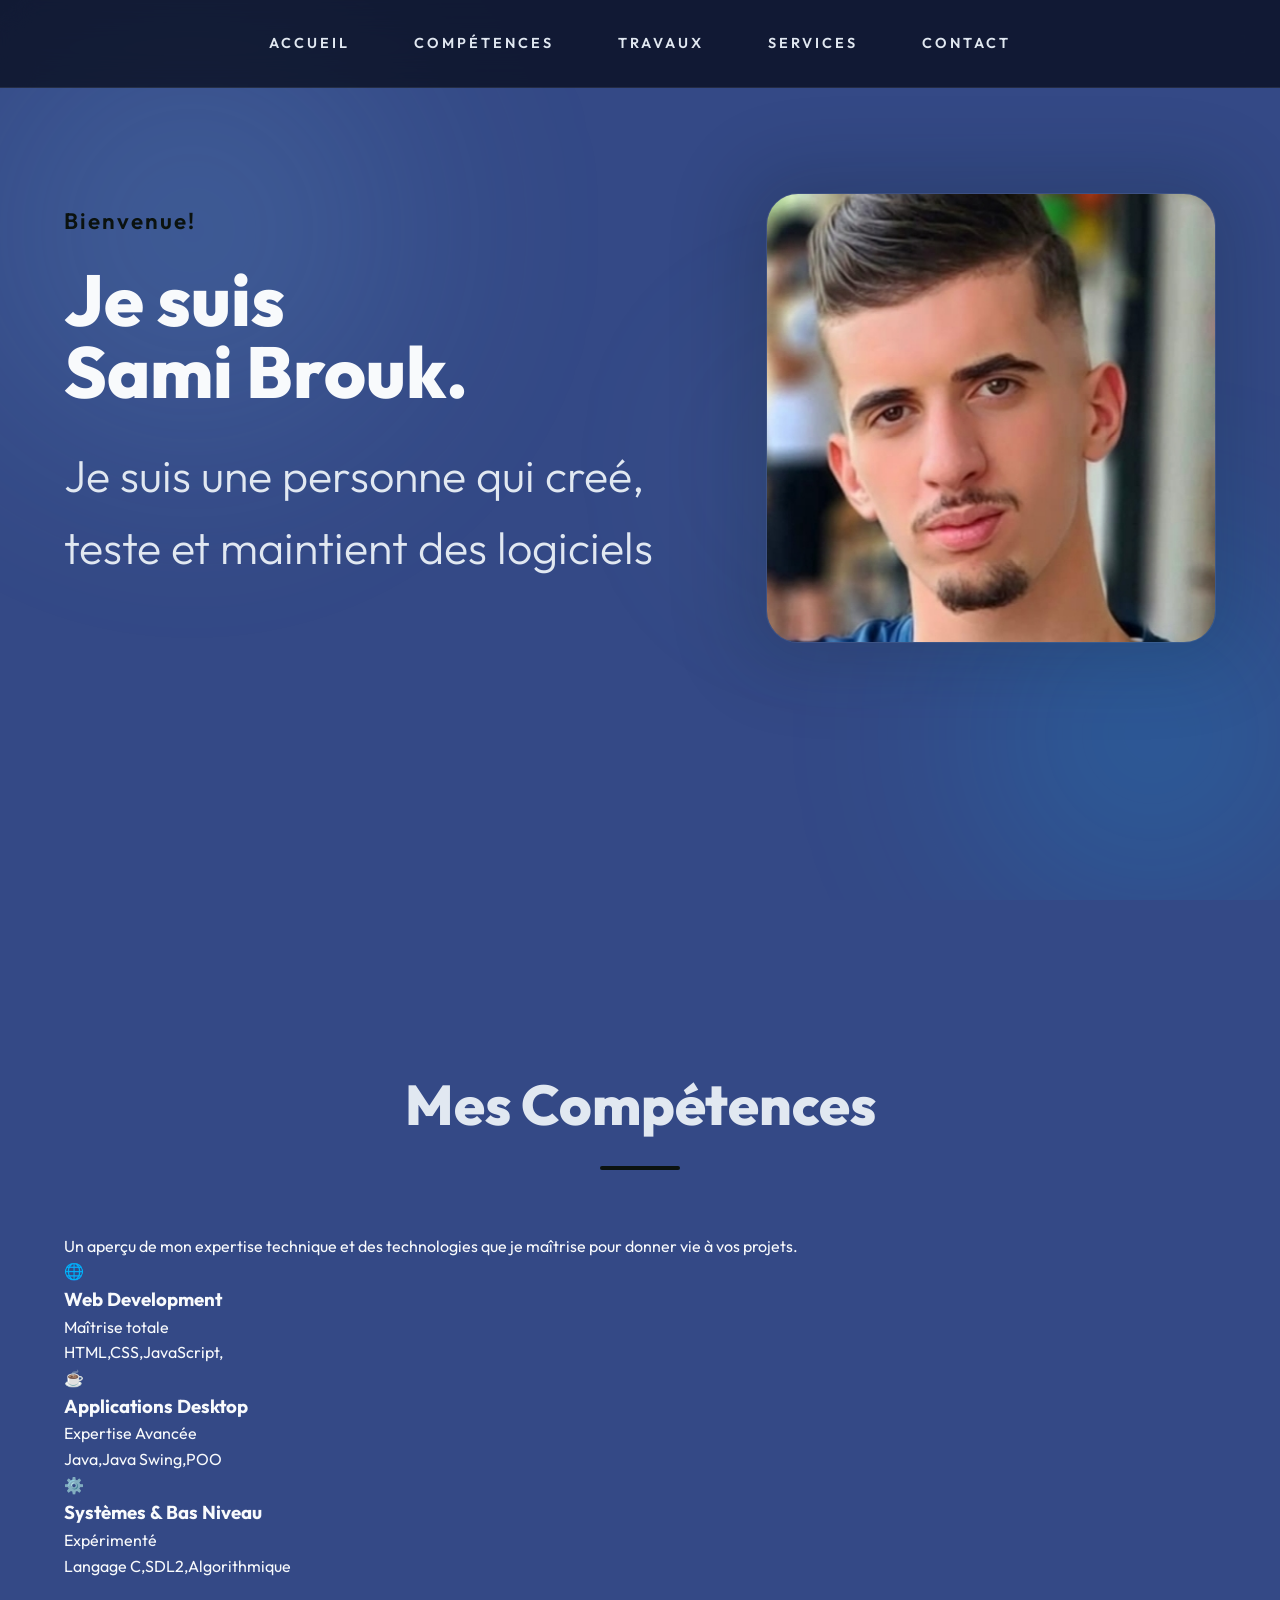
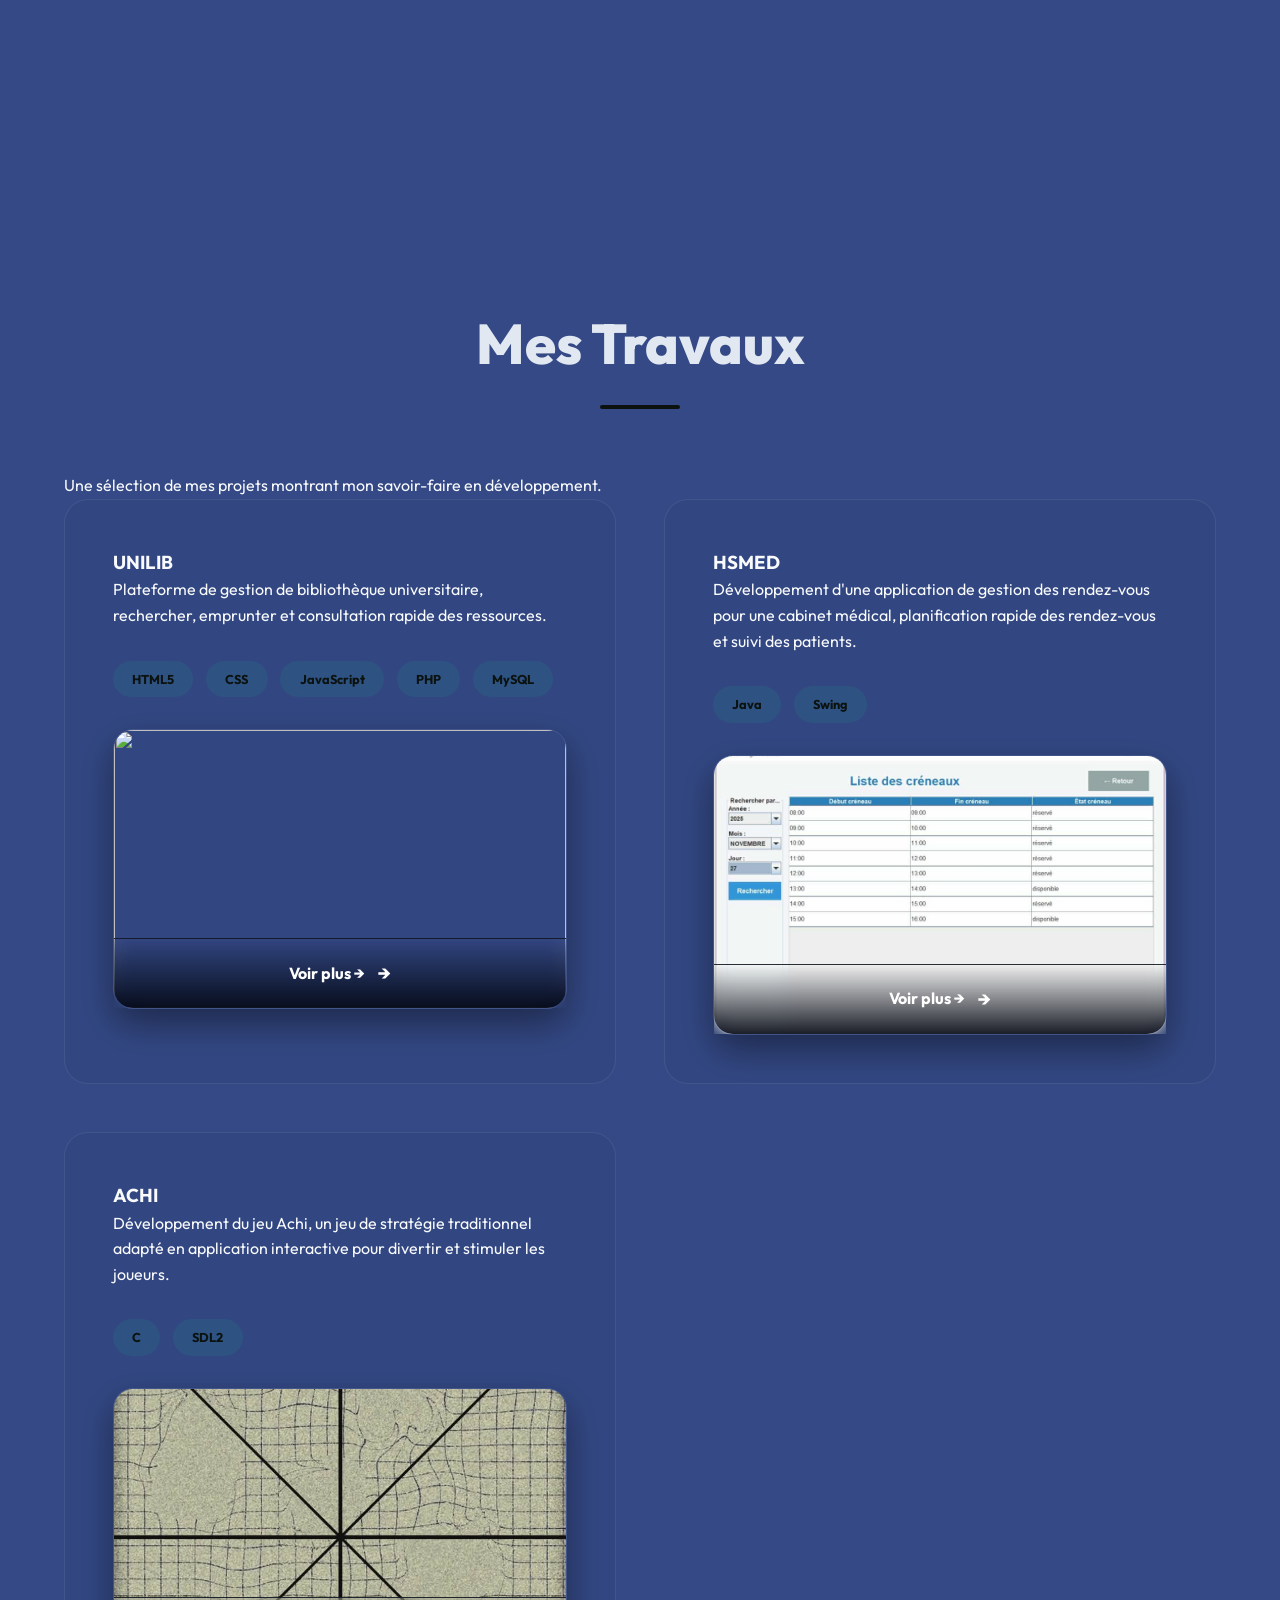
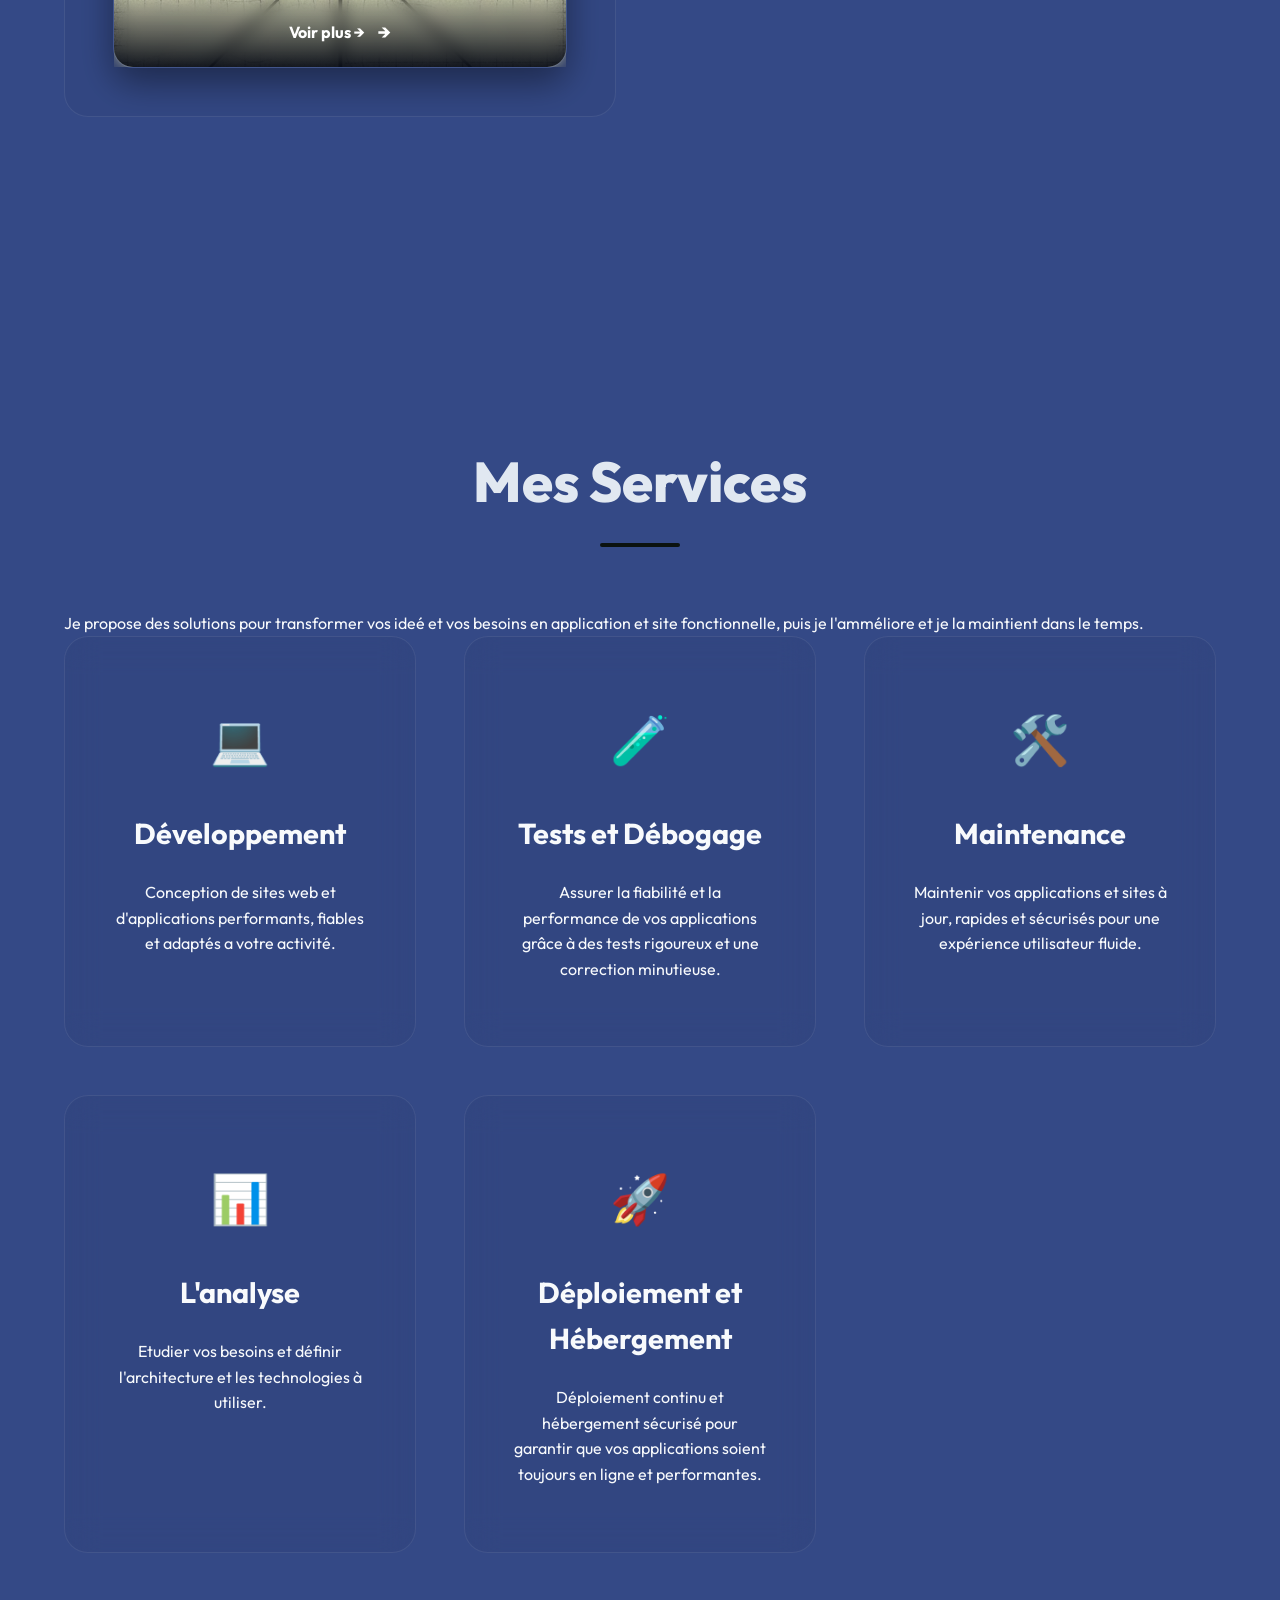
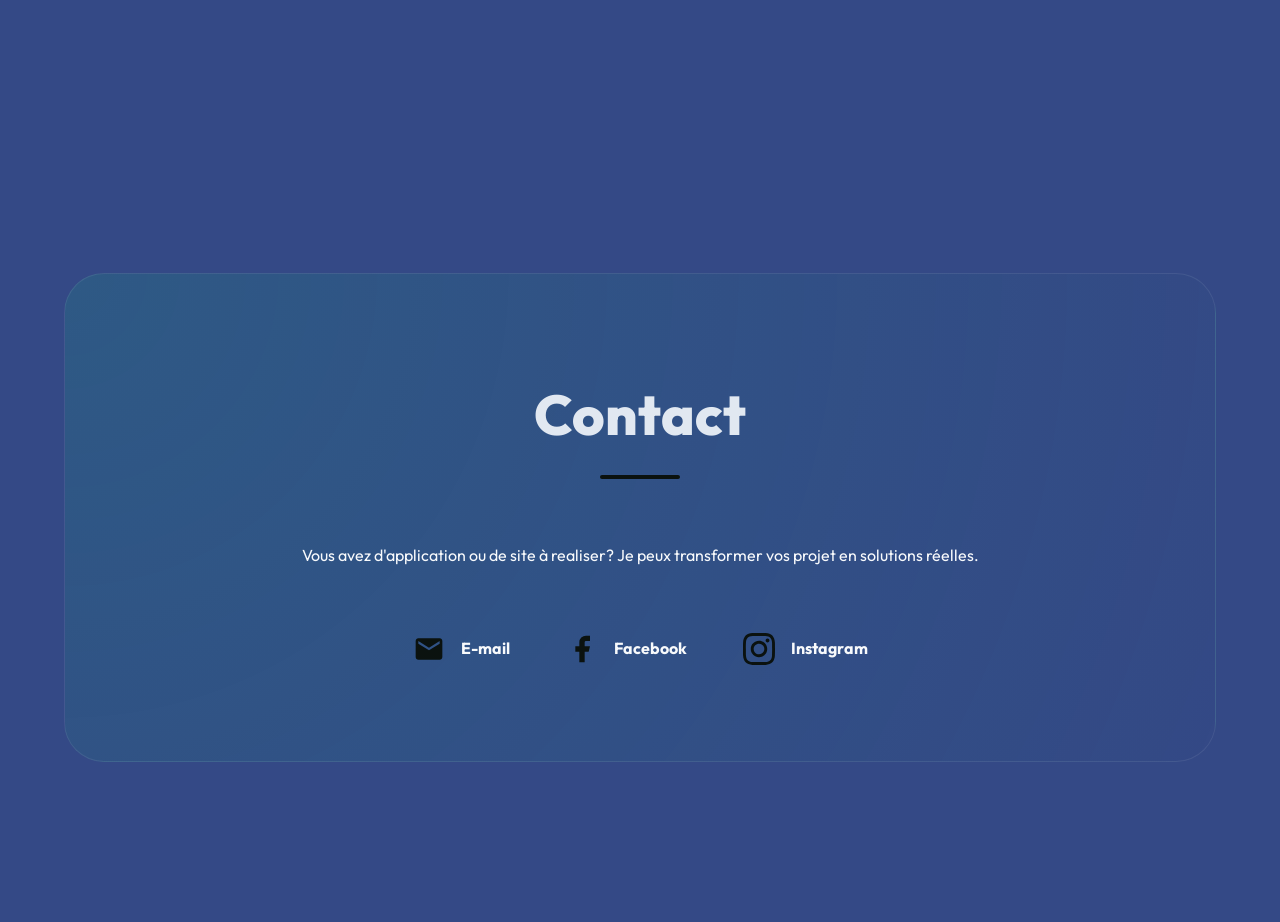
==== index.html @ 030d6f69 "Add files via upload" ====
<!DOCTYPE html>
<html lang="fr">

<head>
    <meta charset="UTF-8">
    <meta name="viewport" content="width=device-width, initial-scale=1.0">
    <meta name="description" content="Sami Brouk - Développeur de Logiciels & UI/UX Designer Portfolio">
    <title>Sami Brouk | Portfolio</title>

    <!-- Premium Typography -->
    <link rel="preconnect" href="https://fonts.googleapis.com">
    <link rel="preconnect" href="https://fonts.gstatic.com" crossorigin>
    <link href="https://fonts.googleapis.com/css2?family=Outfit:wght@300;400;600;700&display=swap" rel="stylesheet">

    <link rel="stylesheet" href="por.css">
</head>

<body>
    <!-- Animated background layers -->
    <div class="bg-shapes">
        <div class="shape-1"></div>
        <div class="shape-2"></div>
        <div class="shape-3"></div>
    </div>

    <header>
        <nav>
            <a href="#accueil" class="nav-link">Accueil</a>            
            <a href="#competences" class="nav-link">Compétences</a>
            <a href="#projets" class="nav-link">Travaux</a>
            <a href="#services" class="nav-link">Services</a>
            <a href="#contact" class="nav-link">Contact</a>
        </nav>
    </header>

    <main>
        <!-- Hero Section -->
        <section id="accueil" class="biblio">
            <div class="desc">
                <span class="bienv">Bienvenue!</span>
                <h1>Je suis <br><span>Sami Brouk.</span></h1>
                <h2>Je suis une personne qui creé, teste et maintient des logiciels</h2>
                
            </div>
            <div class="image">
                <div class="image-wrapper">
                    <img src="photoP.jpg" alt="Photo de profil de Sami Brouk">
                    <div class="image-glow"></div>
                </div>
            </div>
        </section>

        

         <!-- Skills Section -->
        <section id="competences" class="scroll-reveal">
            <div class="section-header">
                <h2 class="section-title">Mes Compétences</h2>
                <p class="section-subtitle">Un aperçu de mon expertise technique et des technologies que je maîtrise pour donner vie à vos projets.</p>
            </div>

            <div class="skills-grid">
                <div class="skill-card">
                    <div class="skill-icon">🌐</div>
                    <h3>Web Development</h3>
                    <p class="skill-level">Maîtrise totale</p>
                    <div class="skill-tags">
                        <span>HTML,</span><span>CSS,</span><span>JavaScript,</span>
                    </div>
                </div>

                <div class="skill-card">
                    <div class="skill-icon">☕</div>
                    <h3>Applications Desktop</h3>
                    <p class="skill-level">Expertise Avancée</p>
                    <div class="skill-tags">
                        <span>Java,</span><span>Java Swing,</span><span>POO</span>
                    </div>
                </div>

                <div class="skill-card">
                    <div class="skill-icon">⚙️</div>
                    <h3>Systèmes & Bas Niveau</h3>
                    <p class="skill-level">Expérimenté</p>
                    <div class="skill-tags">
                        <span>Langage C,</span><span>SDL2,</span><span>Algorithmique</span>
                    </div>
                </div>
            </div>
        </section>

        <!-- Projects Section -->
        <section id="projets" class="scroll-reveal">
            <div class="section-header">
                <h2 class="section-title">Mes Travaux</h2>
                <p class="section-subtitle">Une sélection de mes projets montrant mon savoir-faire en développement.</p>
            </div>

            <div class="projects-grid">
                <div class="project-card">
                    <div class="project-content">
                        <h3>UNILIB</h3>
                        <p class="project-desc">Plateforme de gestion de bibliothèque universitaire, rechercher, emprunter et consultation rapide des ressources.</p>
                        <div class="project-stack">
                            <span>HTML5</span><span>CSS</span><span>JavaScript</span><span>PHP</span><span>MySQL</span>
                        </div>
                        <a href="unilib.html" class="project-link slider-btn">
                            <div class="slider">
                                <img src="accUNI.png" class="slide active">
                                <img src="Unilib.png" class="slide">
                                <img src="temoignage.png" class="slide">
                            </div>
                            <span>Voir plus →</span>
                        </a>
                    </div>
                </div>

                <div class="project-card">
                    <div class="project-content">
                        <h3>HSMED</h3>
                        <p class="project-desc">Développement d'une application de gestion des rendez-vous pour une cabinet médical, planification rapide des rendez-vous et suivi des patients.</p>
                        <div class="project-stack">
                            <span>Java</span><span>Swing</span>
                        </div>
                        <a href="hsmed.html" class="project-link slider-btn">
                            <div class="slider">
                                <img src="crehsmed.jpg" class="slide active">
                                <img src="geshsmed.jpg" class="slide">
                                <img src="hsmed.jpg" class="slide">
                                <img src="tabhsmed.jpg" class="slide">
                            </div>
                            <span>Voir plus  →</span>
                        </a>
                    </div>
                </div>

                <div class="project-card">
                    <div class="project-content">
                        <h3>ACHI</h3>
                        <p class="project-desc">Développement du jeu Achi, un jeu de stratégie traditionnel adapté en application interactive pour divertir et stimuler les joueurs.</p>
                        <div class="project-stack">
                            <span>C</span><span>SDL2</span>
                        </div>
                        <a href="achi.html" class="project-link slider-btn">
                            <div class="slider">
                                <img src="achi.png" class="slide active">
                                <img src="jeuachi.png" class="slide">
                            </div>
                            <span>Voir plus  →</span>
                        </a>
                    </div>
                </div>
            </div>
        </section>

        <!-- Services Section -->
        <section id="services" class="scroll-reveal">
            <div class="section-header">
                <h2 class="section-title">Mes Services</h2>
                <p class="section-subtitle">Je propose des solutions pour transformer vos ideé et vos besoins en application et site fonctionnelle, puis je l'amméliore et je la maintient dans le temps.</p>
            </div>

            <div class="services-grid">
                <div class="service-card">
                    <div class="service-icon">💻</div>
                    <h3>Développement</h3>
                    <p>Conception de sites web et d'applications performants, fiables et adaptés a votre activité.</p>
                </div>
                <div class="service-card">
                    <div class="service-icon">🧪</div>
                    <h3>Tests et Débogage</h3>
                    <p>Assurer la fiabilité et la performance de vos applications grâce à des tests rigoureux et une correction minutieuse.</p>
                </div>
                <div class="service-card">
                    <div class="service-icon">🛠️</div>
                    <h3>Maintenance</h3>
                    <p>Maintenir vos applications et sites à jour, rapides et sécurisés pour une expérience utilisateur fluide.</p>
                </div>
                <div class="service-card">
                    <div class="service-icon">📊</div>
                    <h3>L'analyse </h3>
                    <p>Etudier vos besoins et définir l'architecture et les technologies à utiliser.</p>
                </div>
                  <div class="service-card">
                    <div class="service-icon">🚀</div>
                    <h3>Déploiement et Hébergement</h3>
                    <p>Déploiement continu et hébergement sécurisé pour garantir que vos applications soient toujours en ligne et performantes.</p>
                </div>
            </div>
        </section>

        <!-- Contact Section -->
        <section id="contact" class="scroll-reveal">
            <div class="contact-box">
                <div class="contact-content">
                    <h2 class="section-title">Contact</h2>
                    <p>Vous avez d'application ou de site à realiser? Je peux transformer vos projet en solutions réelles.</p>

                    <div class="social-links">
                        <a href="mailto:contact@samibrouk.com" class="social-link">
                            <svg viewBox="0 0 24 24">
                                <path d="M20 4H4c-1.1 0-1.99.9-1.99 2L2 18c0 1.1.9 2 2 2h16c1.1 0 2-.9 2-2V6c0-1.1-.9-2-2-2zm0 4l-8 5-8-5V6l8 5 8-5v2z" />
                            </svg>
                            <span>E-mail</span>
                        </a>

                        <a href="https://facebook.com/" target="_blank" class="social-link">
                            <svg viewBox="0 0 24 24">
                                <path d="M18 2h-3a5 5 0 0 0-5 5v3H7v4h3v8h4v-8h3l1-4h-4V7a1 1 0 0 1 1-1h3z" />
                            </svg>
                            <span>Facebook</span>
                        </a>

                         <a href="https://instagram.com/" target="_blank" class="social-link">
                            <svg viewBox="0 0 24 24">
                                <path d="M12 2.163c3.204 0 3.584.012 4.85.07 3.252.148 4.771 1.691 4.919 4.919.058 1.265.069 1.645.069 4.849 0 3.205-.012 3.584-.069 4.849-.149 3.225-1.664 4.771-4.919 4.919-1.266.058-1.644.07-4.85.07-3.204 0-3.584-.012-4.849-.07-3.26-.149-4.771-1.699-4.919-4.92-.058-1.265-.07-1.644-.07-4.849 0-3.204.013-3.583.07-4.849.149-3.227 1.664-4.771 4.919-4.919 1.266-.057 1.645-.069 4.849-.069zm0-2.163c-3.259 0-3.667.014-4.947.072-4.358.2-6.78 2.618-6.98 6.98-.059 1.281-.073 1.689-.073 4.948 0 3.259.014 3.668.072 4.948.2 4.358 2.618 6.78 6.98 6.98 1.281.058 1.689.072 4.948.072 3.259 0 3.668-.014 4.948-.072 4.354-.2 6.782-2.618 6.979-6.98.059-1.28.073-1.689.073-4.948 0-3.259-.014-3.667-.072-4.947-.196-4.354-2.617-6.78-6.979-6.98-1.281-.059-1.69-.073-4.949-.073zm0 5.838c-3.403 0-6.162 2.759-6.162 6.162s2.759 6.163 6.162 6.163 6.162-2.759 6.162-6.163c0-3.403-2.759-6.162-6.162-6.162zm0 10.162c-2.209 0-4-1.79-4-4 0-2.209 1.791-4 4-4s4 1.791 4 4c0 2.21-1.791 4-4 4zm6.406-11.845c-.796 0-1.441.645-1.441 1.44s.645 1.44 1.441 1.44c.795 0 1.439-.645 1.439-1.44s-.644-1.44-1.439-1.44z" />
                            </svg>
                            <span>Instagram</span>
                        </a>
                    </div>
                </div>
            </div>
        </section>
    </main>

    <script src="por.js"></script>
</body>

</html>
---- por.css ----
/**
 * Sami Brouk Portfolio - Premium Visual System
 * Features: High-end Indigo/Emerald Palette, Glassmorphism, & Micro-animations.
 */

:root {
    /* Refined Color Palette */
    --bg-dark: #344986;
    --bg-accent: rgba(16, 180, 122, 0.05);
    /* Soft Emerald */
    --text-primary: #f8fafc;
    --text-secondary: #e1e8f1;
    --accent-primary: #0b120f;
    /* Emerald */
    --accent-secondary: #073348;
    /* Cyan */
    --accent-glow: rgba(16, 185, 129, 0.3);

    /* Glassmorphism Constants */
    --glass-bg: rgba(26, 6, 6, 0.03);
    --glass-border: rgba(255, 255, 255, 0.08);
    --glass-blur: blur(16px);

    --transition-smooth: all 0.5s cubic-bezier(0.16, 1, 0.3, 1);
}

/* System Overrides */
* {
    margin: 0;
    padding: 0;
    box-sizing: border-box;
}

html {
    scroll-behavior: smooth;
}

body {
    font-family: 'Outfit', sans-serif;
    background-color: var(--bg-dark);
    color: var(--text-primary);
    line-height: 1.6;
    overflow-x: hidden;
}

/* Animated Background Shapes */
.bg-shapes {
    position: fixed;
    top: 0;
    left: 0;
    width: 100vw;
    height: 100vh;
    z-index: -1;
    overflow: hidden;
    pointer-events: none;
}

.shape-1,
.shape-2,
.shape-3 {
    position: absolute;
    border-radius: 50%;
    filter: blur(100px);
    opacity: 0.4;
}

.shape-1 {
    top: -10%;
    left: -10%;
    width: 50vw;
    height: 50vw;
    background: radial-gradient(circle, rgba(135, 206, 250, 0.5) 0%, transparent 70%);
}

.shape-2 {
    bottom: -10%;
    right: -10%;
    width: 40vw;
    height: 40vw;
   background: radial-gradient(circle, rgba(0, 191, 255, 0.6) 0%, transparent 70%);
}

.shape-3 {
    top: 30%;
    right: 20%;
    width: 30vw;
    height: 30vw;
   background: radial-gradient(circle, rgba(173, 216, 230, 0.2) 0%, transparent 70%);
}

/* Navigation System */
header {
    position: fixed;
    top: 0;
    width: 100%;
    padding: 1.5rem 3rem;
    z-index: 1000;
    backdrop-filter: var(--glass-blur);
    -webkit-backdrop-filter: var(--glass-blur);
    border-bottom: 1px solid var(--glass-border);
    background: rgba(3, 7, 18, 0.7);
    display: flex;
    justify-content: center;
    transition: var(--transition-smooth);
}

nav {
    display: flex;
    gap: 4rem;
}

.nav-link {
    color: var(--text-secondary);
    text-decoration: none;
    font-weight: 600;
    font-size: 0.9rem;
    text-transform: uppercase;
    letter-spacing: 3px;
    position: relative;
    padding: 0.5rem 0;
    transition: var(--transition-smooth);
}

.nav-link:hover {
    color: var(--accent-primary);
}

.nav-link::after {
    content: '';
    position: absolute;
    bottom: 0;
    left: 0;
    width: 0;
    height: 2px;
    background: linear-gradient(90deg, var(--accent-primary), var(--accent-secondary));
    transition: width 0.3s ease;
}

.nav-link:hover::after {
    width: 100%;
}

/* Hero Section Refinement */
main {
    max-width: 1300px;
    margin: 0 auto;
    padding: 0 4rem;
}

.biblio {
    min-height: 100vh;
    display: flex;
    align-items: center;
    justify-content: space-between;
    gap: 6rem;
    padding-top: 6rem;
}

.desc {
    flex: 1.2;
}

.bienv {
    color: var(--accent-primary);
    font-size: 1.4rem;
    font-weight: 600;
    margin-bottom: 1.5rem;
    display: block;
    letter-spacing: 2px;
}

h1 {
    font-size: 4.5rem;
    line-height: 1;
    margin-bottom: 2rem;
    font-weight: 800;
}



h2 {
    font-size: 2.8rem;
    color: var(--text-secondary);
    font-weight: 300;
    margin-bottom: 3rem;
}



.btn-primary:hover {
    transform: translateY(-5px) scale(1.02);
    box-shadow: 0 12px 48px rgba(16, 185, 129, 0.4);
}

/* Profile Image Glow */
.image-wrapper {
    position: relative;
    width: 450px;
    height: 450px;
}

.image-wrapper img {
    width: 100%;
    height: 100%;
    object-fit: cover;
    border-radius: 32px;
    border: 1px solid var(--glass-border);
    position: relative;
    z-index: 10;
}

.image-glow {
    position: absolute;
    top: -20px;
    right: -20px;
    bottom: -20px;
    left: -20px;
    background: linear-gradient(135deg, var(--accent-primary), var(--accent-secondary));
    border-radius: 40px;
    filter: blur(40px);
    opacity: 0.2;
    z-index: 5;
}

/* Section Components */
section {
    padding: 10rem 0;
}

.scroll-reveal {
    opacity: 0;
    transform: translateY(50px);
    transition: var(--transition-smooth);
}

.scroll-reveal.visible {
    opacity: 1;
    transform: translateY(0);
}

.section-title {
    font-size: 3.5rem;
    font-weight: 800;
    margin-bottom: 4rem;
    text-align: center;
}

.section-title::after {
    content: '';
    display: block;
    width: 80px;
    height: 4px;
    background: var(--accent-primary);
    margin: 1rem auto;
    border-radius: 2px;
}

/* Service Cards - Premium Glassmorphism */
.services-grid {
    display: grid;
    grid-template-columns: repeat(auto-fit, minmax(320px, 1fr));
    gap: 3rem;
}

.service-card {
    background: var(--glass-bg);
    border: 1px solid var(--glass-border);
    backdrop-filter: var(--glass-blur);
    border-radius: 24px;
    padding: 4rem 3rem;
    text-align: center;
    transition: var(--transition-smooth);
}

.service-card:hover {
    background: rgba(255, 255, 255, 0.05);
    border-color: var(--accent-primary);
    transform: translateY(-15px);
}

.service-icon {
    font-size: 3rem;
    margin-bottom: 2rem;
    display: block;
}

.service-card h3 {
    font-size: 1.8rem;
    margin-bottom: 1.5rem;
}

/* Project Cards */
.projects-grid {
    display: grid;
    grid-template-columns: repeat(auto-fit, minmax(380px, 1fr));
    gap: 3rem;
}

.project-card {
    background: var(--glass-bg);
    border: 1px solid var(--glass-border);
    border-radius: 24px;
    padding: 3rem;
    transition: var(--transition-smooth);
    position: relative;
    overflow: hidden;
}

.project-card::before {
    content: '';
    position: absolute;
    top: 0;
    left: 0;
    width: 4px;
    height: 100%;
    background: var(--accent-primary);
    opacity: 0;
    transition: 0.3s;
}

.project-card:hover::before {
    opacity: 1;
}

.project-card:hover {
    transform: translateY(-10px);
    border-color: var(--accent-primary);
}

.project-stack {
    display: flex;
    flex-wrap: wrap;
    gap: 0.8rem;
    margin: 2rem 0;
}

.project-stack span {
    font-size: 0.8rem;
    font-weight: 700;
    padding: 0.5rem 1.2rem;
    background: rgba(16, 185, 129, 0.1);
    color: var(--accent-primary);
    border-radius: 50px;
}

/* Slider Component Styles - Integrated Media Buttons */
.slider-btn {
    position: relative;
    display: block;
    width: 100%;
    height: 280px; /* Fixed height for consistency */
    margin-top: 2rem;
    text-decoration: none;
    border-radius: 20px;
    overflow: hidden;
    border: 1px solid var(--glass-border);
    box-shadow: 0 15px 35px rgba(0, 0, 0, 0.4);
    transition: var(--transition-smooth);
}

.slider {
    width: 100%;
    height: 100%;
    position: relative;
    overflow: hidden;
}

.slider-btn:hover {
    border-color: var(--accent-primary);
    transform: translateY(-8px);
    box-shadow: 0 20px 50px rgba(16, 185, 129, 0.2);
}

.slide {
    position: absolute;
    top: 0;
    left: 0;
    width: 100%;
    height: 100%;
    object-fit: cover;
    opacity: 0;
    transition: opacity 1.5s cubic-bezier(0.4, 0, 0.2, 1), transform 6s linear; /* Smooth zoom effect */
    transform: scale(1.1);
}

.slide.active {
    opacity: 1;
    transform: scale(1);
}

/* Glassmorphism Text Overlay */
.slider-btn span {
    position: absolute;
    bottom: 0;
    left: 0;
    width: 100%;
    padding: 1.2rem;
    font-size: 1rem;
    font-weight: 700;
    color: #fff;
    background: linear-gradient(to top, rgba(3, 7, 18, 0.9), transparent);
    backdrop-filter: blur(8px);
    -webkit-backdrop-filter: blur(8px);
    display: flex;
    align-items: center;
    justify-content: center;
    gap: 0.8rem;
    z-index: 20;
    transition: var(--transition-smooth);
    border-top: 1px solid rgba(255, 255, 255, 0.05);
}

.slider-btn:hover span {
    background: linear-gradient(to top, rgba(16, 185, 129, 0.8), transparent);
    color: #fff;
    padding-bottom: 1.5rem;
}

.slider-btn span::after {
    content: '→';
    font-size: 1.2rem;
    transition: var(--transition-smooth);
}

.slider-btn:hover span::after {
    transform: translateX(8px);
}

/* Contact Box */
.contact-box {
    background: radial-gradient(circle at top left, rgba(16, 185, 129, 0.15), transparent);
    border: 1px solid var(--glass-border);
    border-radius: 40px;
    padding: 6rem 4rem;
    text-align: center;
}

.social-links {
    display: flex;
    justify-content: center;
    gap: 3.5rem;
    margin-top: 4rem;
}

.social-link {
    color: var(--text-primary);
    text-decoration: none;
    font-weight: 700;
    display: flex;
    align-items: center;
    gap: 1rem;
    transition: var(--transition-smooth);
}

.social-link svg {
    width: 32px;
    height: 32px;
    fill: var(--accent-primary);
}

.social-link:hover {
    color: var(--accent-primary);
    transform: translateY(-5px);
}

/* Responsive Adjustments */
@media (max-width: 1024px) {
    h1 {
        font-size: 4rem;
    }

    .biblio {
        flex-direction: column-reverse;
        text-align: center;
        gap: 4rem;
    }

    .image-wrapper {
        width: 320px;
        height: 320px;
    }
}

@media (max-width: 768px) {
    header {
        padding: 1.2rem;
    }

    nav {
        gap: 1.5rem;
    }

    .nav-link {
        letter-spacing: 1.5px;
        font-size: 0.75rem;
    }
}
/* Project Detail Page Styles */
.project-page .project-hero {
    padding-top: 12rem;
    padding-bottom: 8rem;
}

.gallery-grid {
    display: grid;
    grid-template-columns: repeat(auto-fit, minmax(400px, 1fr));
    gap: 3rem;
    margin-top: 4rem;
}

.gallery-item {
    position: relative;
    border-radius: 24px;
    overflow: hidden;
    border: 1px solid var(--glass-border);
    transition: var(--transition-smooth);
    cursor: pointer;
    box-shadow: 0 20px 40px rgba(0, 0, 0, 0.4);
}

.gallery-item img {
    width: 100%;
    display: block;
    transition: transform 0.8s cubic-bezier(0.165, 0.84, 0.44, 1);
}

.gallery-item:hover img {
    transform: scale(1.08);
}

.item-overlay {
    position: absolute;
    bottom: 0;
    left: 0;
    width: 100%;
    padding: 2rem;
    background: linear-gradient(to top, rgba(3, 7, 18, 0.9), transparent);
    backdrop-filter: blur(8px);
    -webkit-backdrop-filter: blur(8px);
    opacity: 0;
    transition: var(--transition-smooth);
    display: flex;
    align-items: center;
    justify-content: center;
}

.gallery-item:hover .item-overlay {
    opacity: 1;
}

.item-overlay span {
    color: var(--accent-primary);
    font-weight: 700;
    letter-spacing: 2px;
    text-transform: uppercase;
}

@media (max-width: 768px) {
    .gallery-grid {
        grid-template-columns: 1fr;
        gap: 2rem;
    }
    
    .project-page .project-hero {
        padding-top: 8rem;
    }
}
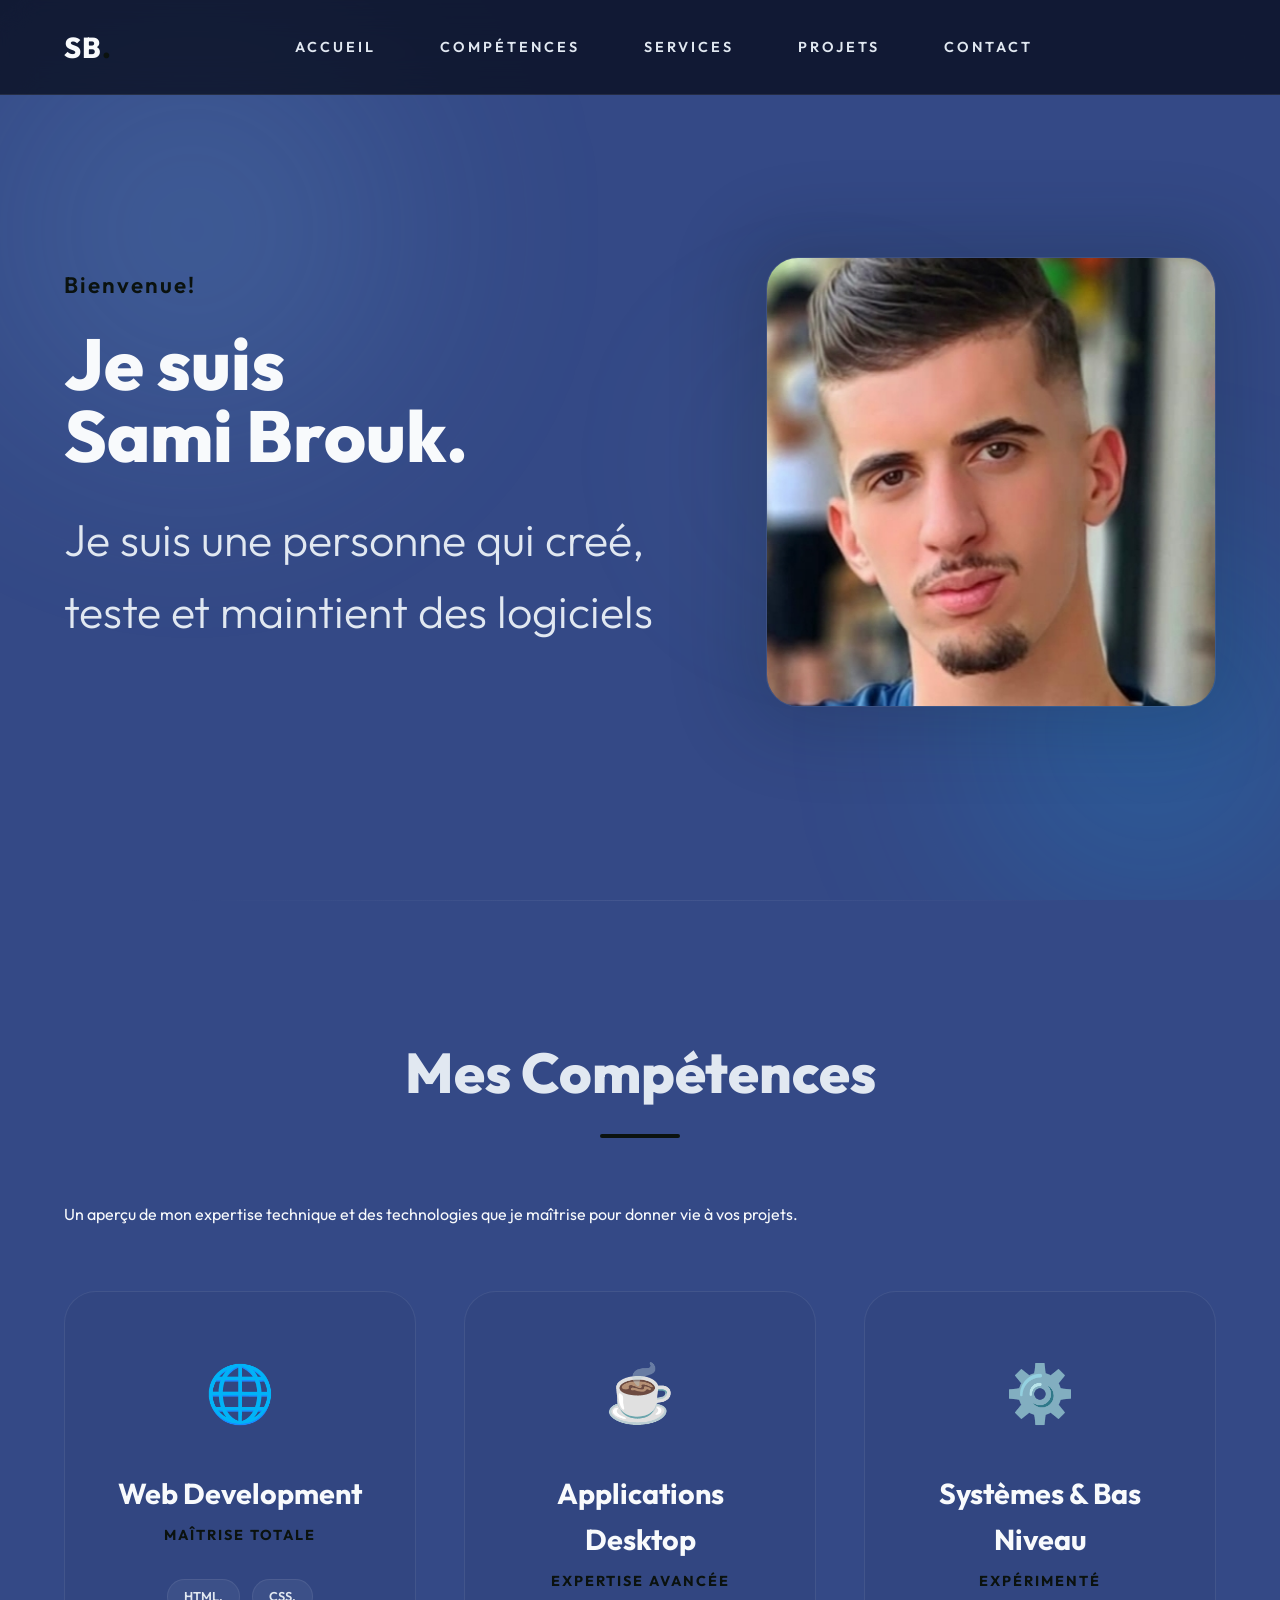
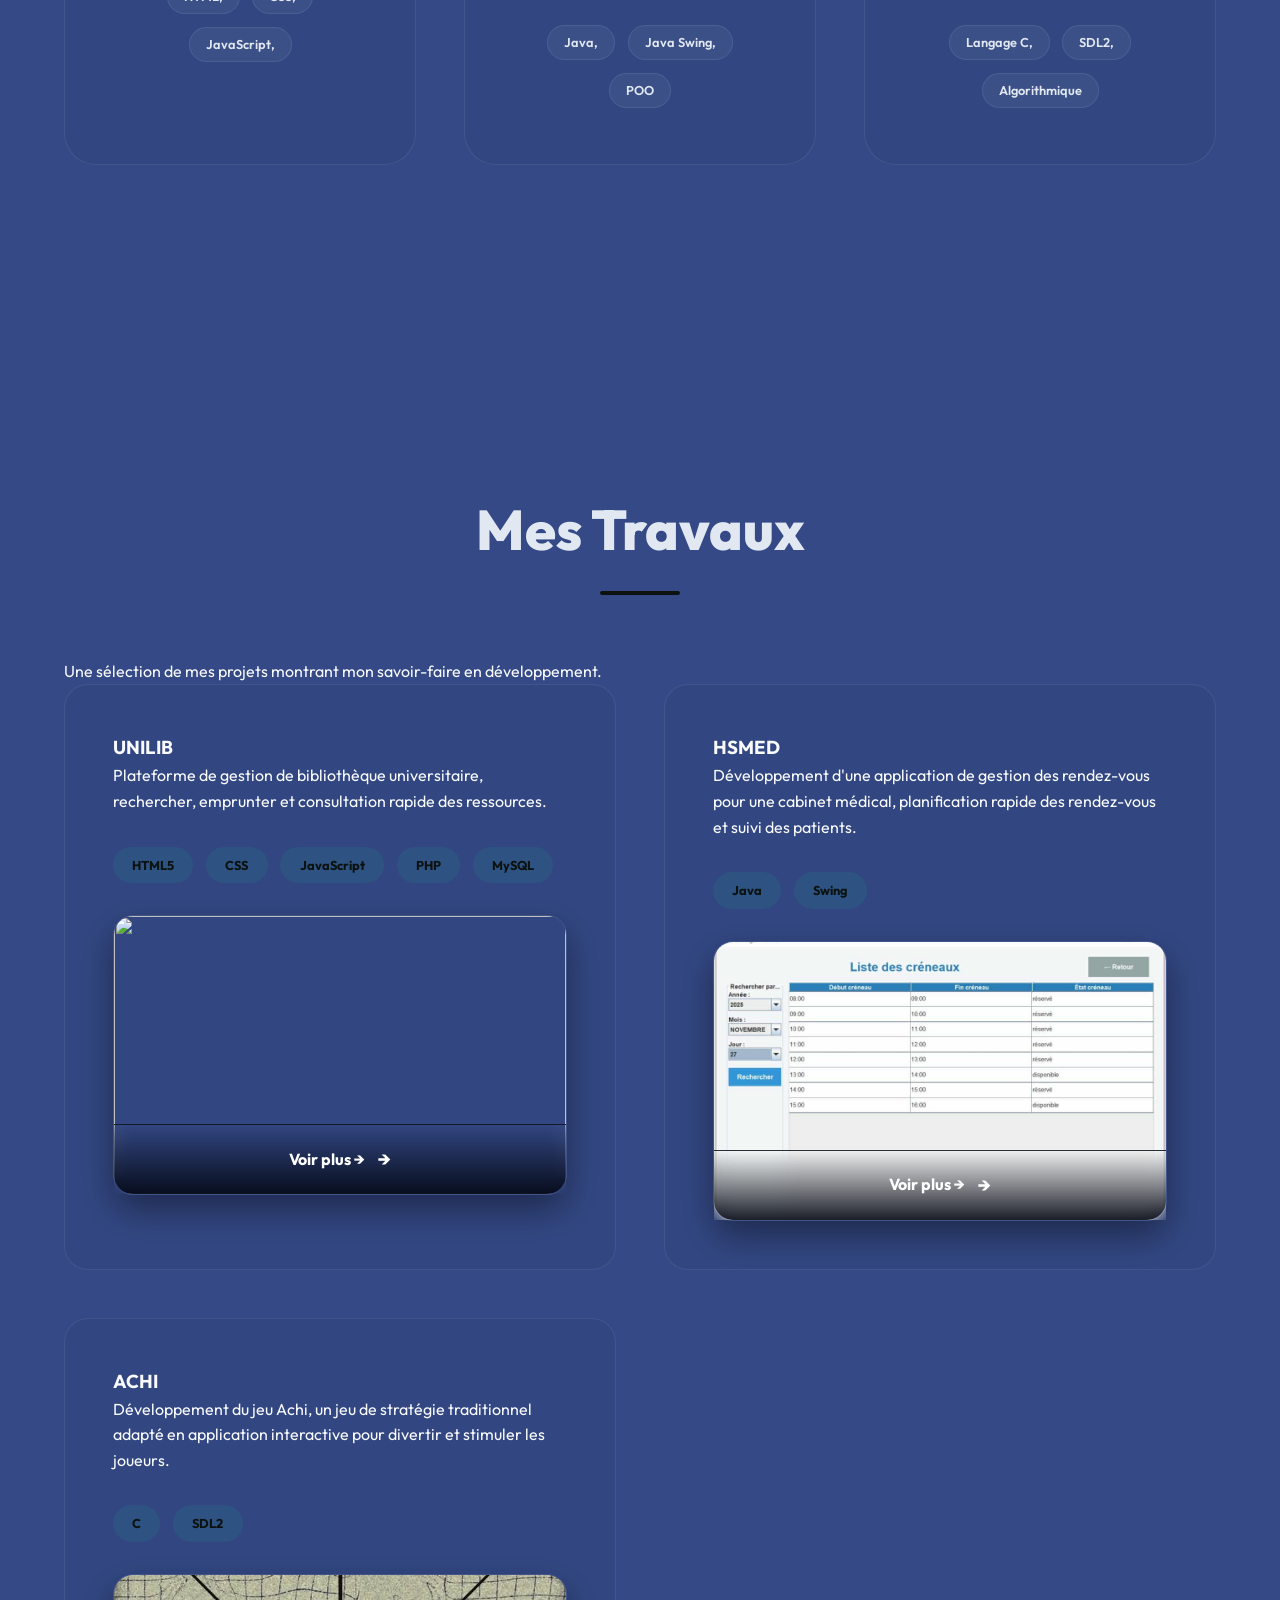
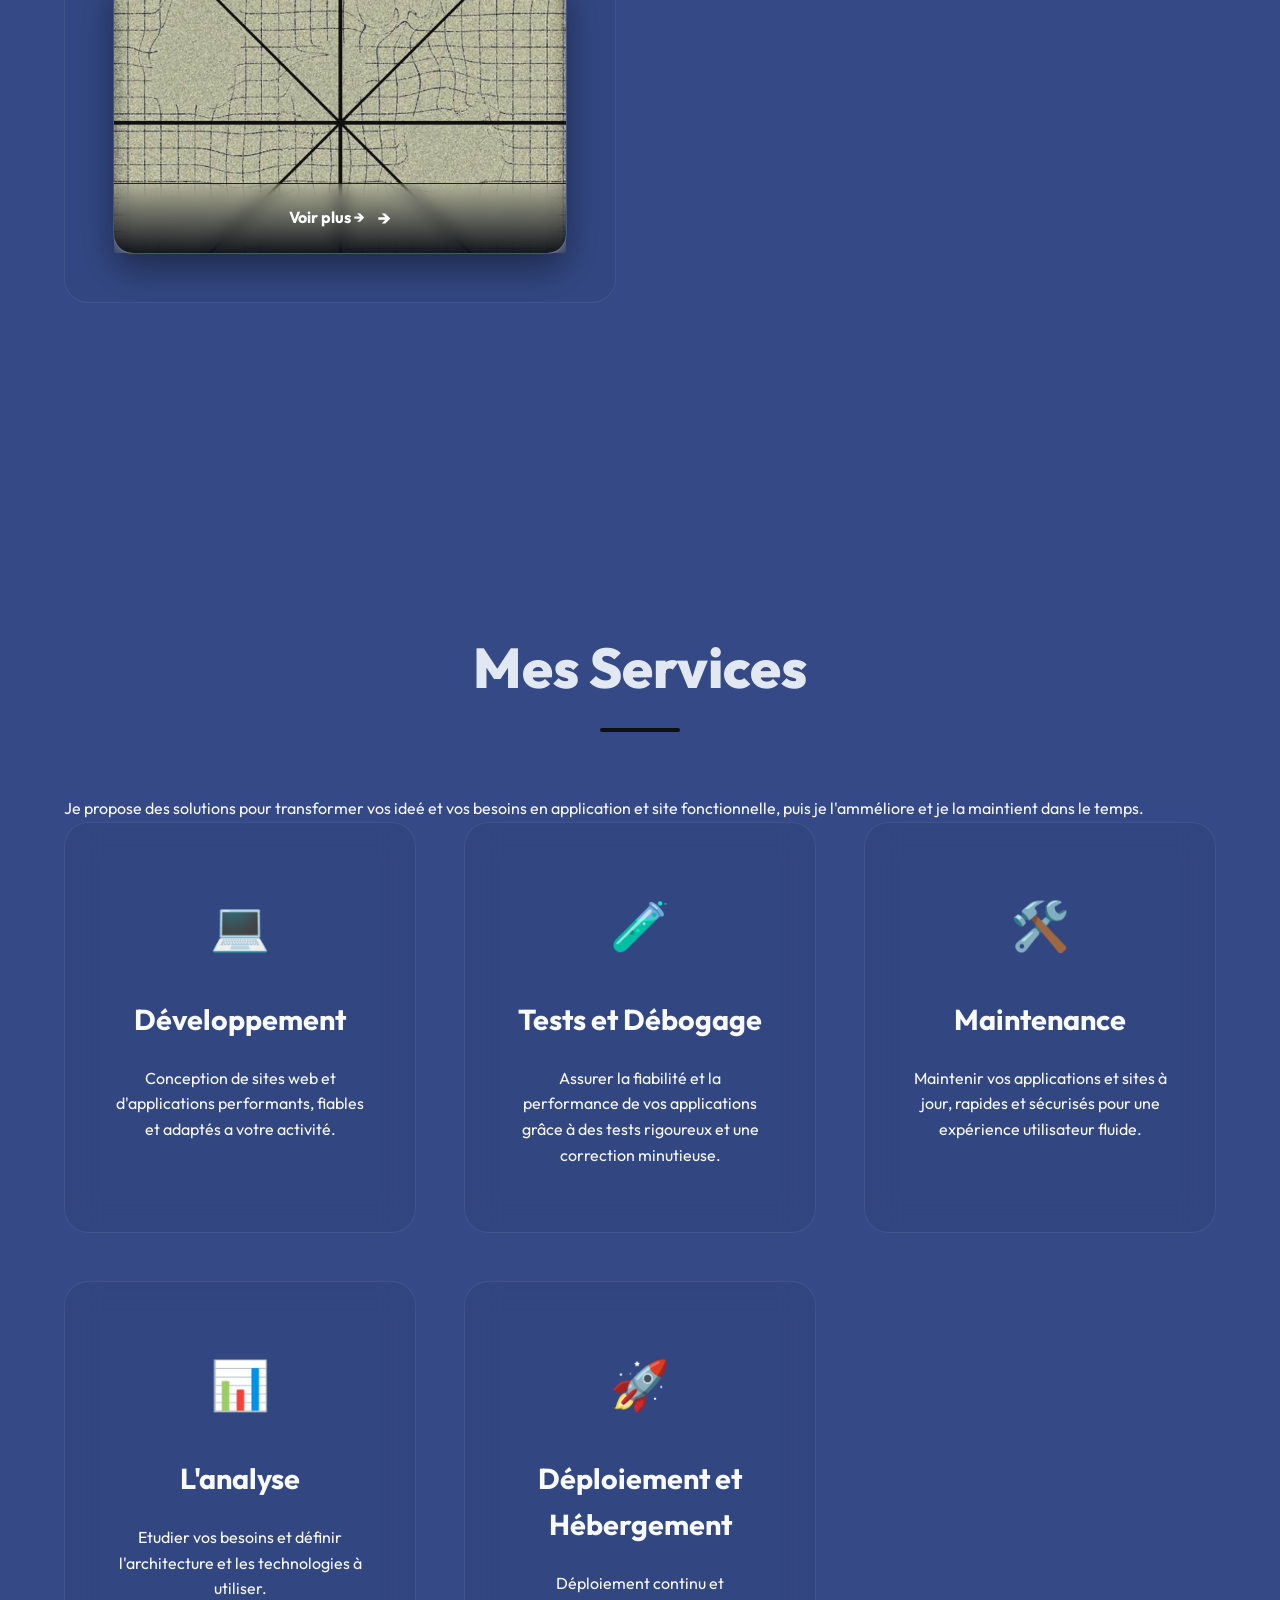
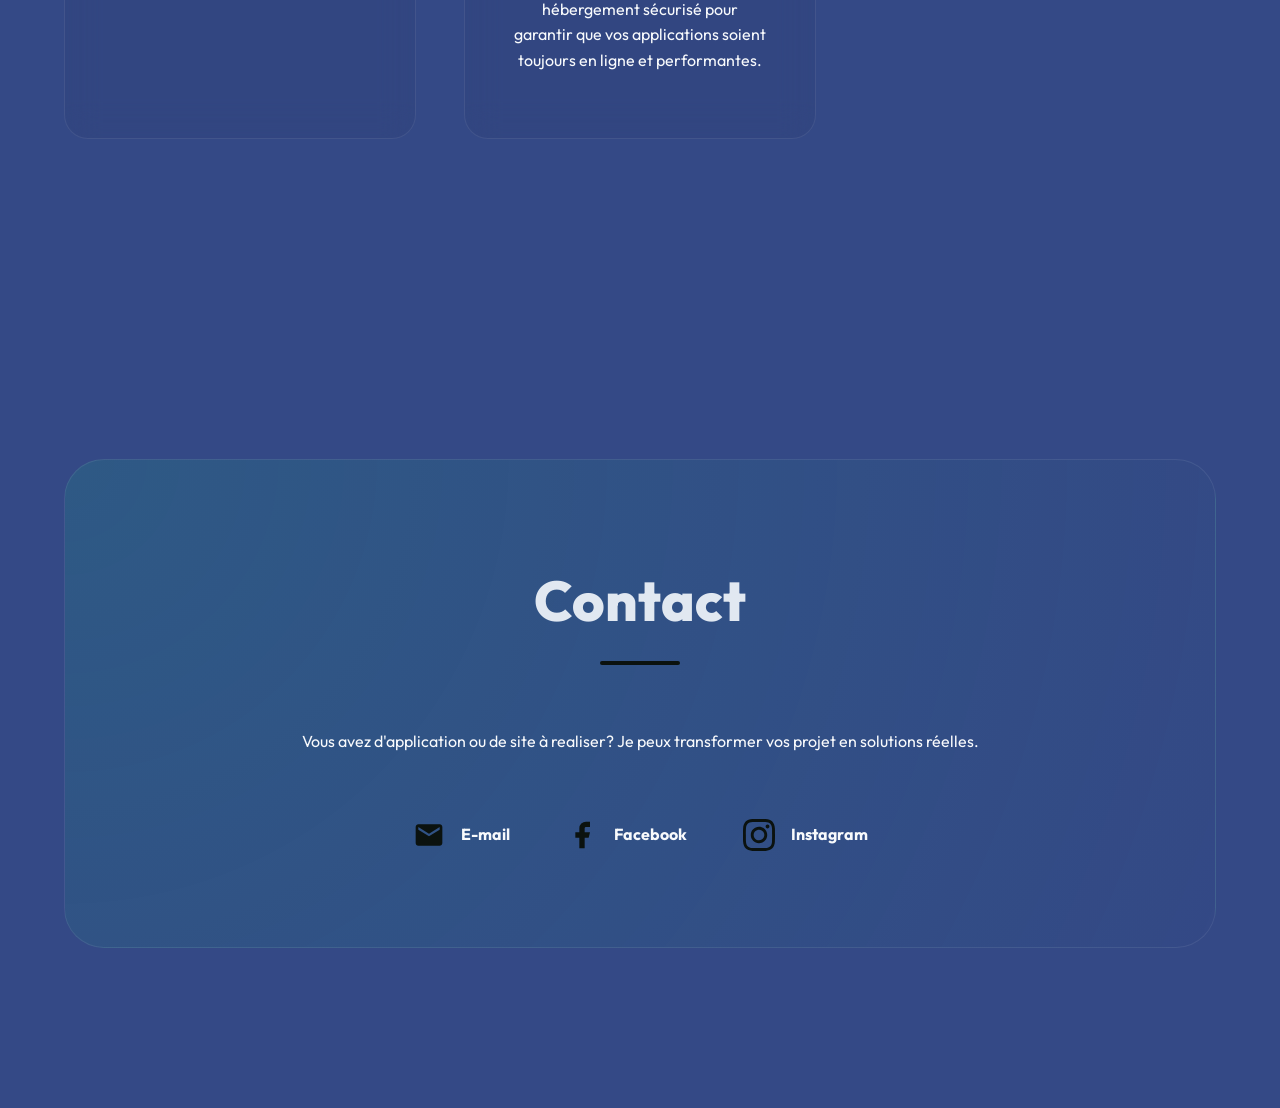
==== commit 2f7c4c42: "Add files via upload" ====
--- a/index.html
+++ b/index.html
@@ -23,14 +23,22 @@
         <div class="shape-3"></div>
     </div>
 
-    <header>
-        <nav>
-            <a href="#accueil" class="nav-link">Accueil</a>            
-            <a href="#competences" class="nav-link">Compétences</a>
-            <a href="#projets" class="nav-link">Travaux</a>
-            <a href="#services" class="nav-link">Services</a>
-            <a href="#contact" class="nav-link">Contact</a>
-        </nav>
+      <header>
+        <div class="header-container">
+            <a href="#accueil" class="logo">SB<span>.</span></a>
+            <nav id="nav-menu">
+                <a href="#accueil" class="nav-link">Accueil</a>
+                <a href="#competences" class="nav-link">Compétences</a>
+                <a href="#services" class="nav-link">Services</a>
+                <a href="#projets" class="nav-link">Projets</a>
+                <a href="#contact" class="nav-link">Contact</a>
+            </nav>
+            <div class="menu-toggle" id="mobile-menu">
+                <span class="bar"></span>
+                <span class="bar"></span>
+                <span class="bar"></span>
+            </div>
+        </div>
     </header>
 
     <main>
--- a/por.css
+++ b/por.css
@@ -93,16 +93,34 @@
     position: fixed;
     top: 0;
     width: 100%;
-    padding: 1.5rem 3rem;
     z-index: 1000;
     backdrop-filter: var(--glass-blur);
     -webkit-backdrop-filter: var(--glass-blur);
     border-bottom: 1px solid var(--glass-border);
     background: rgba(3, 7, 18, 0.7);
-    display: flex;
-    justify-content: center;
-    transition: var(--transition-smooth);
-}
+    transition: var(--transition-smooth);
+}
+.header-container {
+    max-width: 1400px;
+    margin: 0 auto;
+    padding: 1.5rem 4rem;
+    display: flex;
+    justify-content: space-between;
+    align-items: center;
+}
+
+.logo {
+    font-size: 1.8rem;
+    font-weight: 800;
+    color: var(--text-primary);
+    text-decoration: none;
+    letter-spacing: 1px;
+}
+
+.logo span {
+    color: var(--accent-primary);
+}
+
 
 nav {
     display: flex;
@@ -463,36 +481,141 @@
     transform: translateY(-5px);
 }
 
-/* Responsive Adjustments */
+/* Tablet Adjustments (1024px) */
 @media (max-width: 1024px) {
+    main {
+        padding: 0 2rem;
+    }
+
     h1 {
         font-size: 4rem;
+    }
+
+    h2 {
+        font-size: 2rem;
     }
 
     .biblio {
         flex-direction: column-reverse;
         text-align: center;
         gap: 4rem;
+        padding-top: 10rem;
     }
 
     .image-wrapper {
-        width: 320px;
-        height: 320px;
-    }
-}
-
+        width: 350px;
+        height: 350px;
+        margin: 0 auto;
+    }
+
+    .social-sidebar {
+        display: none;
+    }
+
+    .services-grid, .projects-grid, .skills-grid {
+        gap: 2rem;
+    }
+}
+
+/* Mobile Adjustments (768px) */
 @media (max-width: 768px) {
-    header {
-        padding: 1.2rem;
+    .header-container {
+        padding: 1.2rem 2rem;
+    }
+
+    .menu-toggle {
+        display: flex;
     }
 
     nav {
-        gap: 1.5rem;
+        position: fixed;
+        top: 0;
+        right: -100%;
+        width: 80%;
+        height: 100vh;
+        background: rgba(3, 7, 18, 0.95);
+        backdrop-filter: blur(20px);
+        flex-direction: column;
+        justify-content: center;
+        align-items: center;
+        gap: 2.5rem;
+        transition: 0.5s cubic-bezier(0.16, 1, 0.3, 1);
+        border-left: 1px solid var(--glass-border);
+    }
+
+    nav.active {
+        right: 0;
     }
 
     .nav-link {
-        letter-spacing: 1.5px;
-        font-size: 0.75rem;
+        font-size: 1.2rem;
+        letter-spacing: 4px;
+    }
+
+    /* Hamburger Animation */
+    .menu-toggle.active .bar:nth-child(2) {
+        opacity: 0;
+    }
+    .menu-toggle.active .bar:nth-child(1) {
+        transform: translateY(9px) rotate(45deg);
+    }
+    .menu-toggle.active .bar:nth-child(3) {
+        transform: translateY(-9px) rotate(-45deg);
+    }
+
+    h1 {
+        font-size: 3.2rem;
+    }
+
+    .bienv {
+        font-size: 1.1rem;
+    }
+
+    section {
+        padding: 6rem 0;
+    }
+
+    .section-title {
+        font-size: 2.5rem;
+    }
+
+    .contact-box {
+        padding: 4rem 2rem;
+    }
+
+    .social-links {
+        flex-direction: column;
+        gap: 2rem;
+    }
+
+    .gallery-grid {
+        grid-template-columns: 1fr;
+        gap: 2rem;
+    }
+}
+
+/* Small Phones (480px) */
+@media (max-width: 480px) {
+    h1 {
+        font-size: 2.8rem;
+    }
+
+    h2 {
+        font-size: 1.6rem;
+    }
+
+    .image-wrapper {
+        width: 280px;
+        height: 280px;
+    }
+
+    .btn-primary {
+        padding: 1rem 2rem;
+        font-size: 0.9rem;
+    }
+
+    .services-grid, .projects-grid, .skills-grid {
+        grid-template-columns: 1fr;
     }
 }
 /* Project Detail Page Styles */
@@ -565,3 +688,145 @@
         padding-top: 8rem;
     }
 }
+
+/* Skills Showcase */
+.skills-grid {
+    display: grid;
+    grid-template-columns: repeat(auto-fit, minmax(350px, 1fr));
+    gap: 3rem;
+    margin-top: 4rem;
+}
+
+.skill-card {
+    background: var(--glass-bg);
+    border: 1px solid var(--glass-border);
+    border-radius: 32px;
+    padding: 3.5rem 3rem;
+    text-align: center;
+    transition: var(--transition-smooth);
+    position: relative;
+    overflow: hidden;
+}
+
+.skill-card:hover {
+    background: rgba(255, 255, 255, 0.04);
+    border-color: var(--accent-primary);
+    transform: translateY(-10px);
+    box-shadow: 0 15px 40px rgba(16, 185, 129, 0.1);
+}
+
+.skill-icon {
+    font-size: 3.5rem;
+    margin-bottom: 2rem;
+    display: block;
+}
+
+.skill-card h3 {
+    font-size: 1.8rem;
+    margin-bottom: 0.5rem;
+}
+
+.skill-level {
+    color: var(--accent-primary);
+    font-weight: 700;
+    font-size: 0.9rem;
+    text-transform: uppercase;
+    letter-spacing: 2px;
+    margin-bottom: 2rem;
+}
+
+.skill-tags {
+    display: flex;
+    flex-wrap: wrap;
+    justify-content: center;
+    gap: 0.8rem;
+}
+
+.skill-tags span {
+    font-size: 0.8rem;
+    font-weight: 600;
+    padding: 0.4rem 1rem;
+    background: rgba(255, 255, 255, 0.05);
+    border: 1px solid var(--glass-border);
+    border-radius: 50px;
+    color: var(--text-secondary);
+}
+
+.skill-card:hover .skill-tags span {
+    border-color: rgba(16, 185, 129, 0.3);
+    color: var(--text-primary);
+}
+
+/* Sidebar Navigation */
+.social-sidebar {
+    position: fixed;
+    left: 2rem;
+    top: 50%;
+    transform: translateY(-50%);
+    display: flex;
+    flex-direction: column;
+    gap: 1.5rem;
+    z-index: 1000;
+    padding: 1.5rem 0.8rem;
+    background: var(--glass-bg);
+    border: 1px solid var(--glass-border);
+    backdrop-filter: blur(12px);
+    border-radius: 50px;
+    box-shadow: 0 10px 30px rgba(0,0,0,0.2);
+}
+
+.sidebar-link {
+    width: 40px;
+    height: 40px;
+    display: flex;
+    align-items: center;
+    justify-content: center;
+    border-radius: 50%;
+    transition: var(--transition-smooth);
+    color: var(--text-secondary);
+}
+
+.sidebar-link svg {
+    width: 20px;
+    height: 20px;
+    fill: currentColor;
+}
+
+.sidebar-link:hover {
+    background: rgba(16, 185, 129, 0.1);
+    color: var(--accent-primary);
+    transform: scale(1.1);
+}
+
+/* Structural Spacing Refinement */
+section {
+    padding-block: 10rem;
+    margin-bottom: 0; /* Reset margins for cleaner sequence */
+}
+
+#accueil {
+    padding-top: 12rem;
+    padding-bottom: 8rem;
+}
+
+#competences {
+    padding-top: 8rem;
+    position: relative;
+}
+
+/* Subtle Section Divider */
+#competences::before {
+    content: '';
+    position: absolute;
+    top: 0;
+    left: 10%;
+    width: 80%;
+    height: 1px;
+    background: linear-gradient(90deg, transparent, var(--glass-border), transparent);
+}
+
+@media (max-width: 1024px) {
+    .social-sidebar {
+        display: none; /* Hide sidebar on small tablets/mobile */
+    }
+}
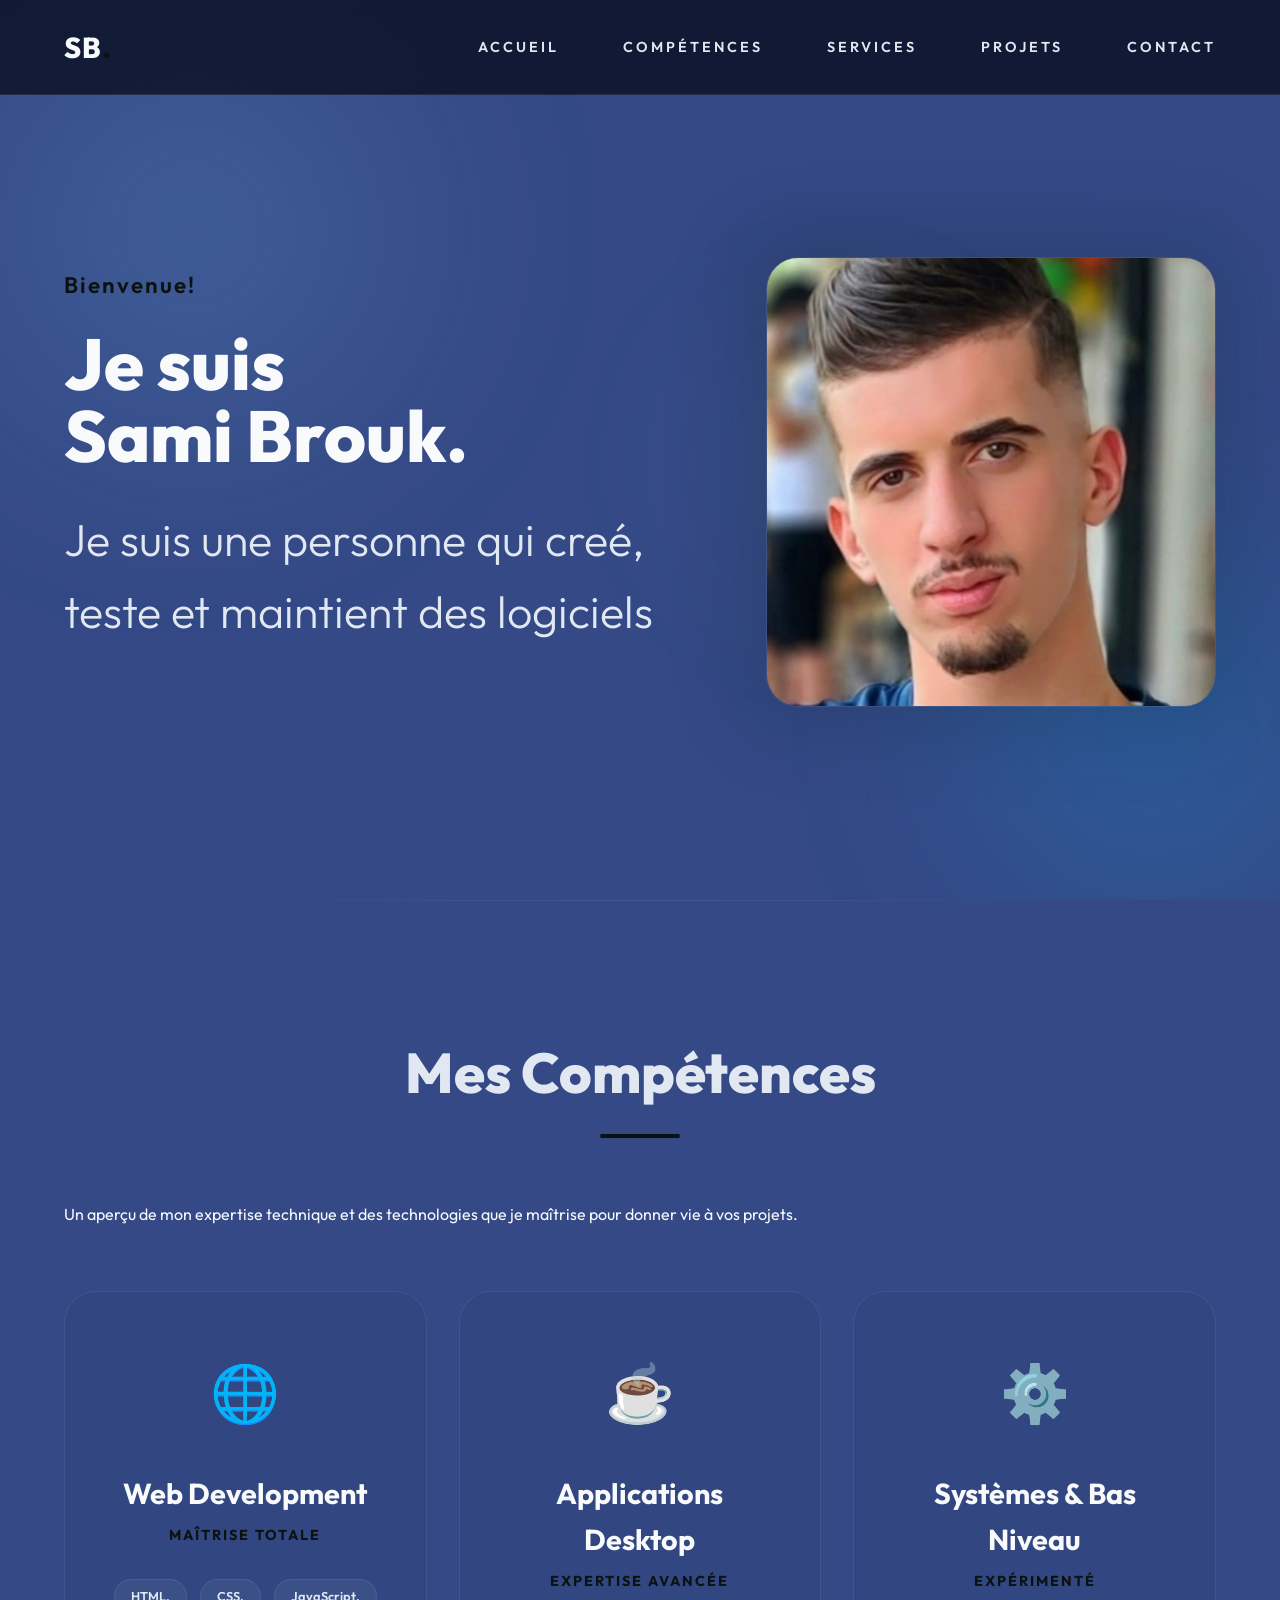
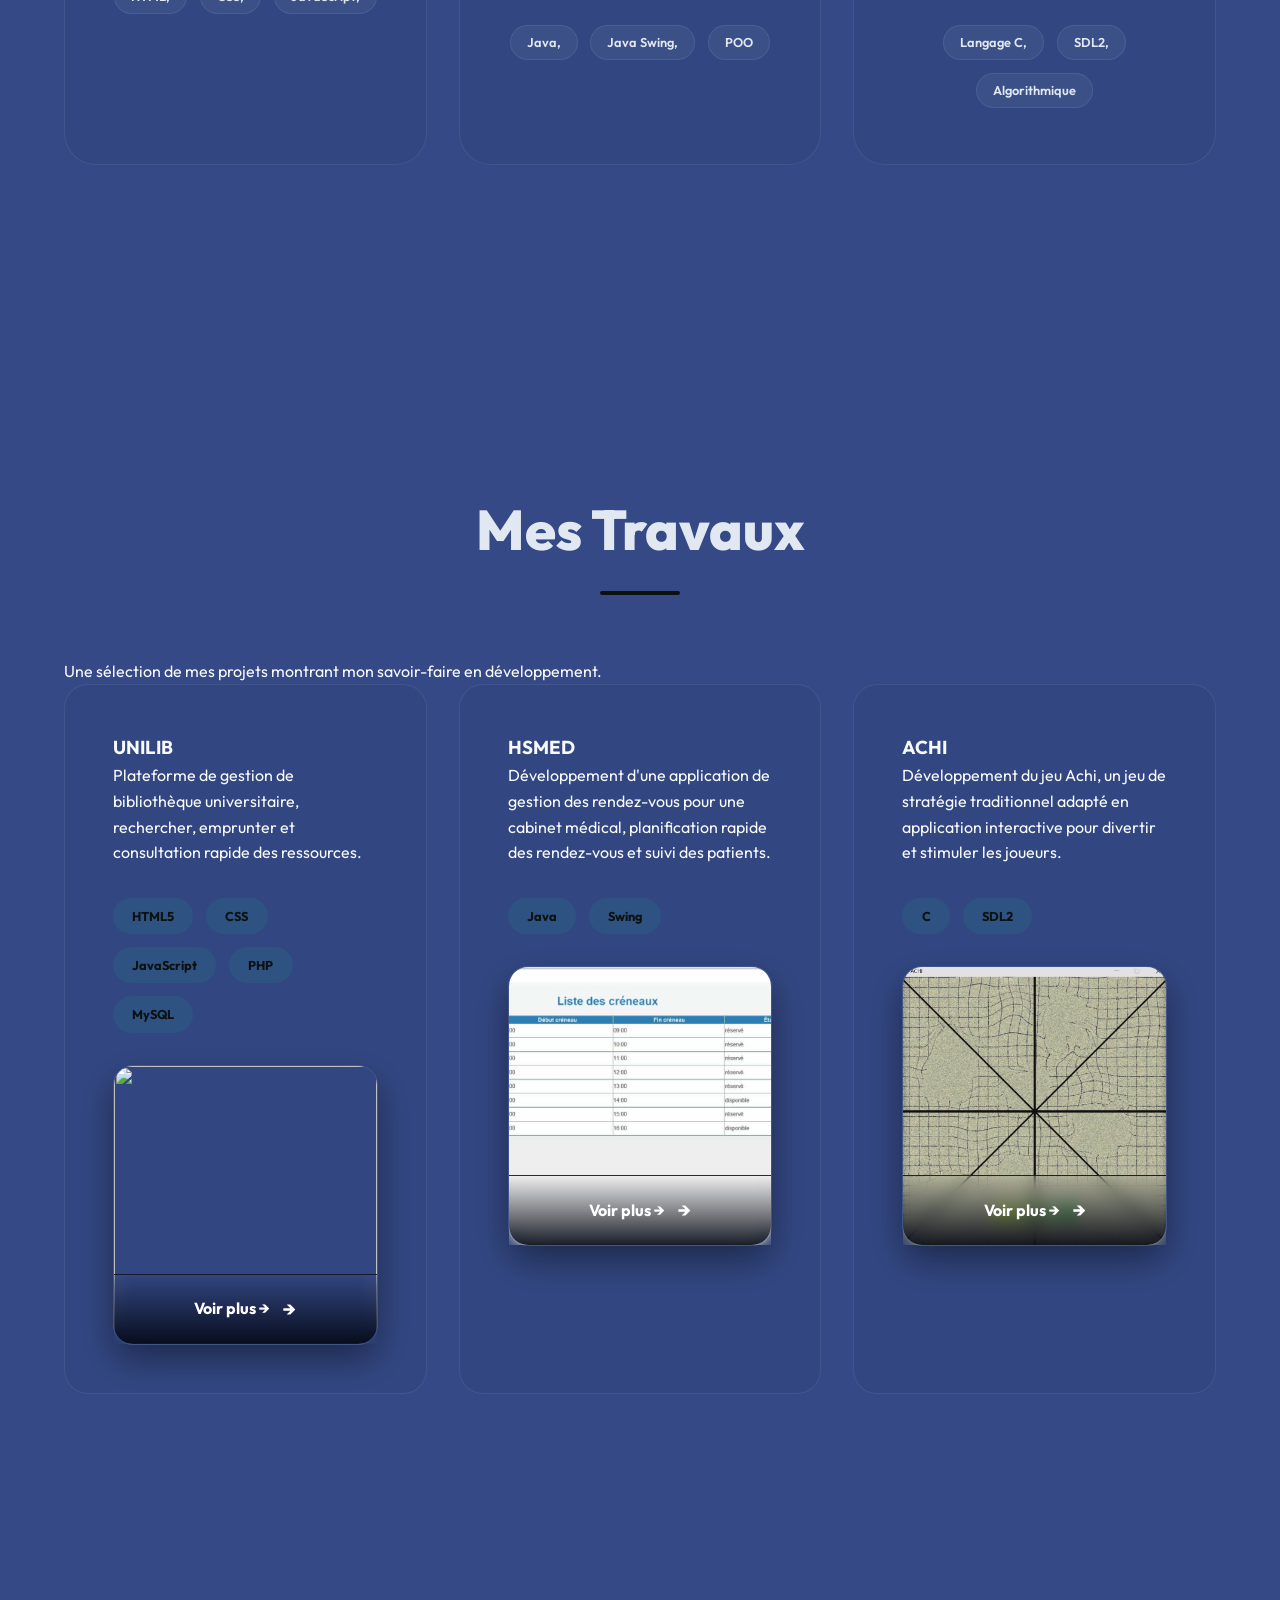
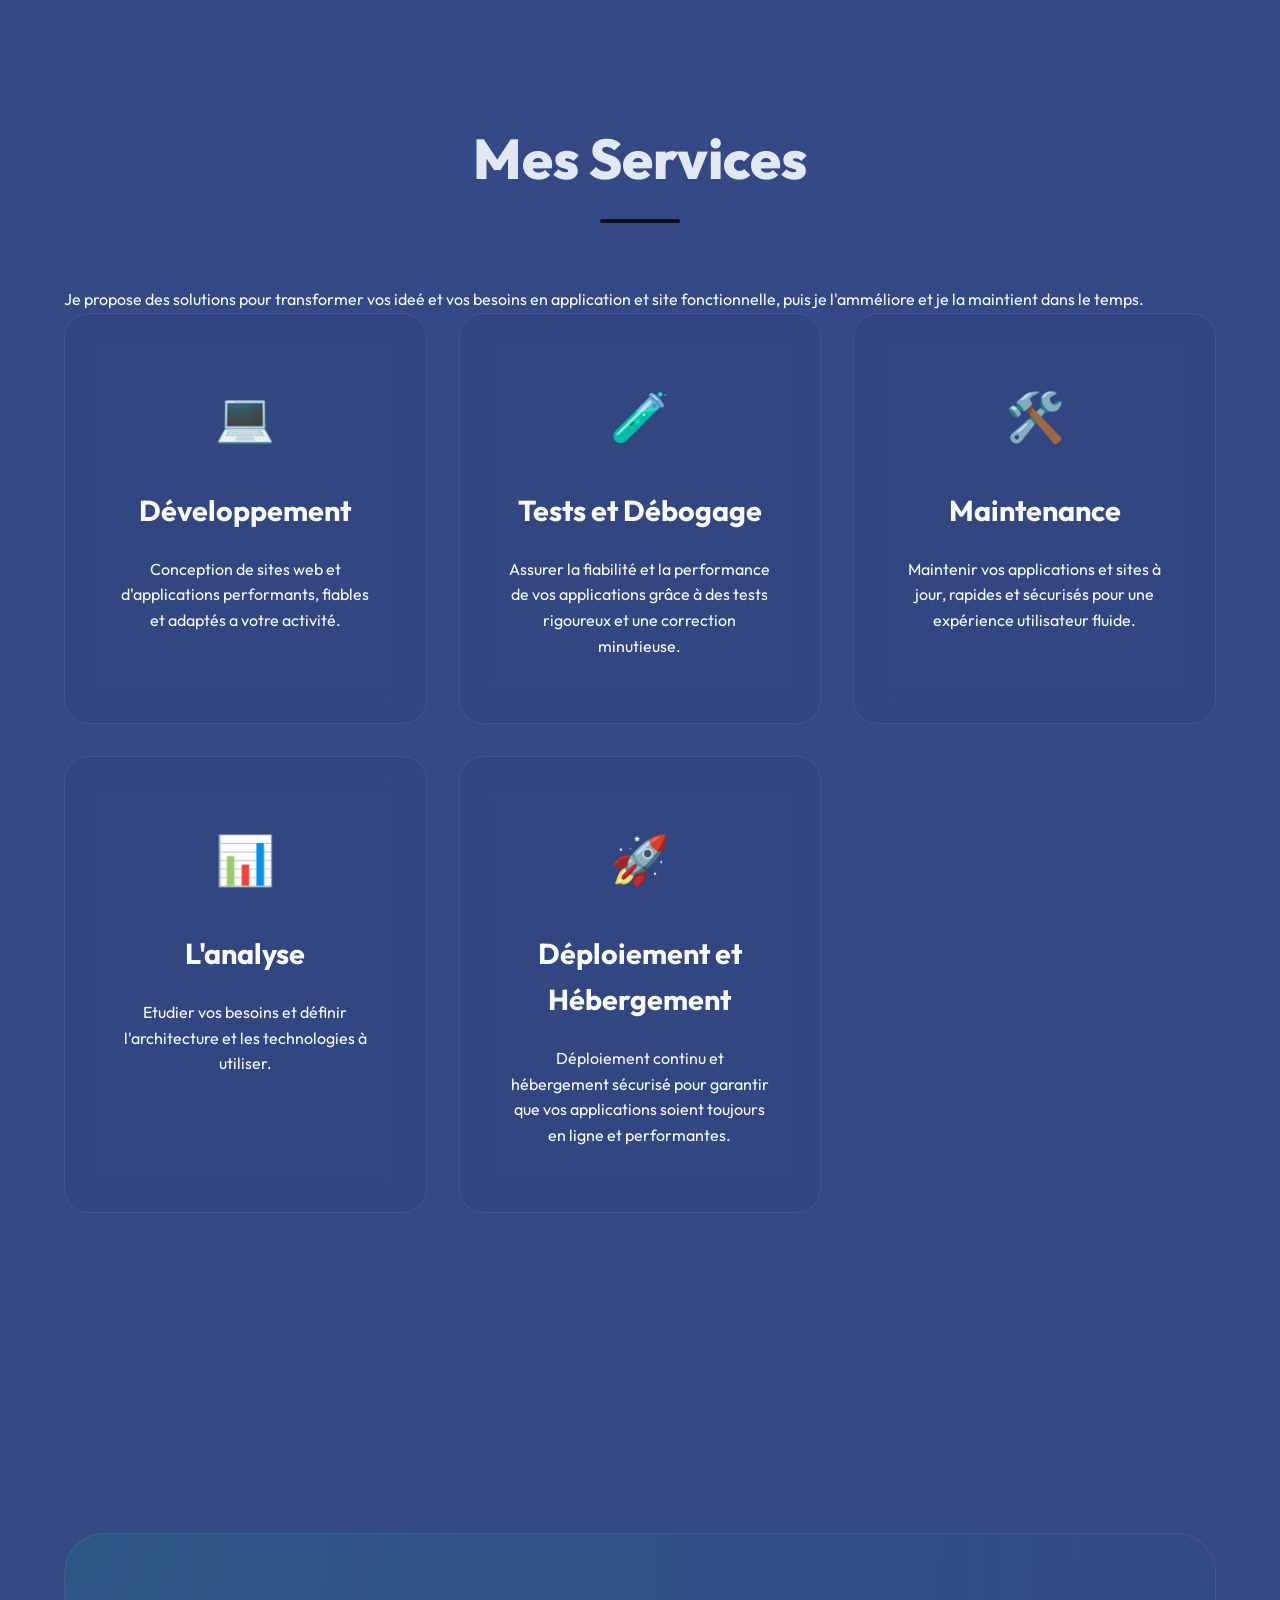
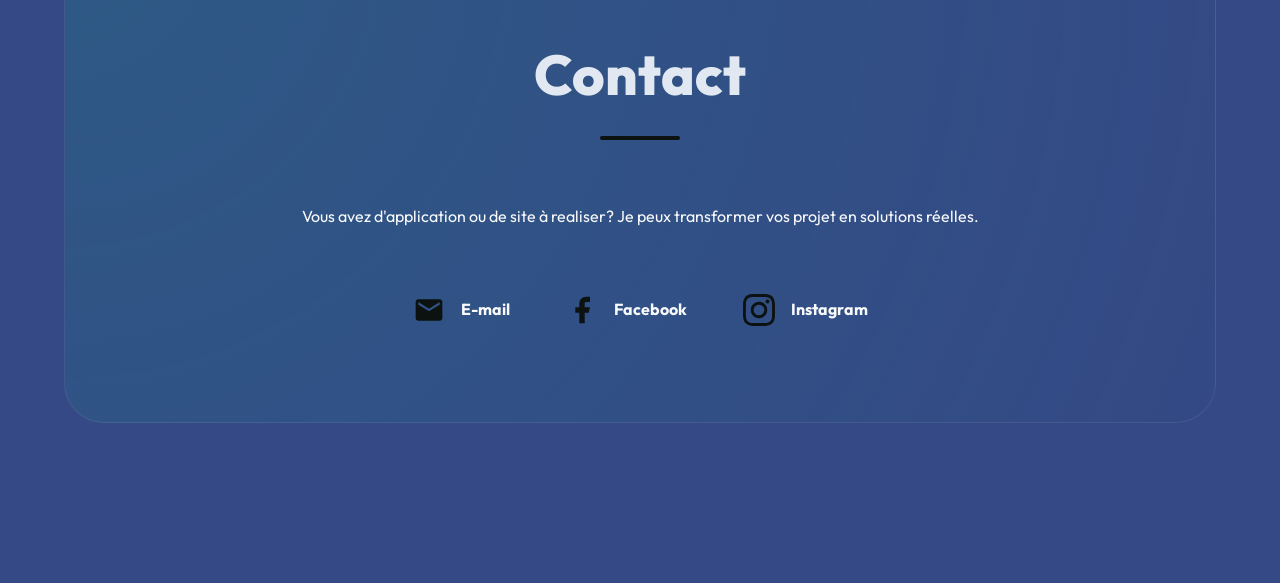
==== commit 4e8ee38c: "Add files via upload" ====
--- a/index.html
+++ b/index.html
@@ -23,7 +23,7 @@
         <div class="shape-3"></div>
     </div>
 
-      <header>
+    <header>
         <div class="header-container">
             <a href="#accueil" class="logo">SB<span>.</span></a>
             <nav id="nav-menu">
@@ -48,7 +48,7 @@
                 <span class="bienv">Bienvenue!</span>
                 <h1>Je suis <br><span>Sami Brouk.</span></h1>
                 <h2>Je suis une personne qui creé, teste et maintient des logiciels</h2>
-                
+
             </div>
             <div class="image">
                 <div class="image-wrapper">
@@ -58,13 +58,14 @@
             </div>
         </section>
 
-        
-
-         <!-- Skills Section -->
+
+
+        <!-- Skills Section -->
         <section id="competences" class="scroll-reveal">
             <div class="section-header">
                 <h2 class="section-title">Mes Compétences</h2>
-                <p class="section-subtitle">Un aperçu de mon expertise technique et des technologies que je maîtrise pour donner vie à vos projets.</p>
+                <p class="section-subtitle">Un aperçu de mon expertise technique et des technologies que je maîtrise
+                    pour donner vie à vos projets.</p>
             </div>
 
             <div class="skills-grid">
@@ -108,7 +109,8 @@
                 <div class="project-card">
                     <div class="project-content">
                         <h3>UNILIB</h3>
-                        <p class="project-desc">Plateforme de gestion de bibliothèque universitaire, rechercher, emprunter et consultation rapide des ressources.</p>
+                        <p class="project-desc">Plateforme de gestion de bibliothèque universitaire, rechercher,
+                            emprunter et consultation rapide des ressources.</p>
                         <div class="project-stack">
                             <span>HTML5</span><span>CSS</span><span>JavaScript</span><span>PHP</span><span>MySQL</span>
                         </div>
@@ -126,7 +128,8 @@
                 <div class="project-card">
                     <div class="project-content">
                         <h3>HSMED</h3>
-                        <p class="project-desc">Développement d'une application de gestion des rendez-vous pour une cabinet médical, planification rapide des rendez-vous et suivi des patients.</p>
+                        <p class="project-desc">Développement d'une application de gestion des rendez-vous pour une
+                            cabinet médical, planification rapide des rendez-vous et suivi des patients.</p>
                         <div class="project-stack">
                             <span>Java</span><span>Swing</span>
                         </div>
@@ -137,7 +140,7 @@
                                 <img src="hsmed.jpg" class="slide">
                                 <img src="tabhsmed.jpg" class="slide">
                             </div>
-                            <span>Voir plus  →</span>
+                            <span>Voir plus →</span>
                         </a>
                     </div>
                 </div>
@@ -145,7 +148,8 @@
                 <div class="project-card">
                     <div class="project-content">
                         <h3>ACHI</h3>
-                        <p class="project-desc">Développement du jeu Achi, un jeu de stratégie traditionnel adapté en application interactive pour divertir et stimuler les joueurs.</p>
+                        <p class="project-desc">Développement du jeu Achi, un jeu de stratégie traditionnel adapté en
+                            application interactive pour divertir et stimuler les joueurs.</p>
                         <div class="project-stack">
                             <span>C</span><span>SDL2</span>
                         </div>
@@ -154,7 +158,7 @@
                                 <img src="achi.png" class="slide active">
                                 <img src="jeuachi.png" class="slide">
                             </div>
-                            <span>Voir plus  →</span>
+                            <span>Voir plus →</span>
                         </a>
                     </div>
                 </div>
@@ -165,7 +169,8 @@
         <section id="services" class="scroll-reveal">
             <div class="section-header">
                 <h2 class="section-title">Mes Services</h2>
-                <p class="section-subtitle">Je propose des solutions pour transformer vos ideé et vos besoins en application et site fonctionnelle, puis je l'amméliore et je la maintient dans le temps.</p>
+                <p class="section-subtitle">Je propose des solutions pour transformer vos ideé et vos besoins en
+                    application et site fonctionnelle, puis je l'amméliore et je la maintient dans le temps.</p>
             </div>
 
             <div class="services-grid">
@@ -177,22 +182,25 @@
                 <div class="service-card">
                     <div class="service-icon">🧪</div>
                     <h3>Tests et Débogage</h3>
-                    <p>Assurer la fiabilité et la performance de vos applications grâce à des tests rigoureux et une correction minutieuse.</p>
+                    <p>Assurer la fiabilité et la performance de vos applications grâce à des tests rigoureux et une
+                        correction minutieuse.</p>
                 </div>
                 <div class="service-card">
                     <div class="service-icon">🛠️</div>
                     <h3>Maintenance</h3>
-                    <p>Maintenir vos applications et sites à jour, rapides et sécurisés pour une expérience utilisateur fluide.</p>
+                    <p>Maintenir vos applications et sites à jour, rapides et sécurisés pour une expérience utilisateur
+                        fluide.</p>
                 </div>
                 <div class="service-card">
                     <div class="service-icon">📊</div>
                     <h3>L'analyse </h3>
                     <p>Etudier vos besoins et définir l'architecture et les technologies à utiliser.</p>
                 </div>
-                  <div class="service-card">
+                <div class="service-card">
                     <div class="service-icon">🚀</div>
                     <h3>Déploiement et Hébergement</h3>
-                    <p>Déploiement continu et hébergement sécurisé pour garantir que vos applications soient toujours en ligne et performantes.</p>
+                    <p>Déploiement continu et hébergement sécurisé pour garantir que vos applications soient toujours en
+                        ligne et performantes.</p>
                 </div>
             </div>
         </section>
@@ -202,12 +210,14 @@
             <div class="contact-box">
                 <div class="contact-content">
                     <h2 class="section-title">Contact</h2>
-                    <p>Vous avez d'application ou de site à realiser? Je peux transformer vos projet en solutions réelles.</p>
+                    <p>Vous avez d'application ou de site à realiser? Je peux transformer vos projet en solutions
+                        réelles.</p>
 
                     <div class="social-links">
                         <a href="mailto:contact@samibrouk.com" class="social-link">
                             <svg viewBox="0 0 24 24">
-                                <path d="M20 4H4c-1.1 0-1.99.9-1.99 2L2 18c0 1.1.9 2 2 2h16c1.1 0 2-.9 2-2V6c0-1.1-.9-2-2-2zm0 4l-8 5-8-5V6l8 5 8-5v2z" />
+                                <path
+                                    d="M20 4H4c-1.1 0-1.99.9-1.99 2L2 18c0 1.1.9 2 2 2h16c1.1 0 2-.9 2-2V6c0-1.1-.9-2-2-2zm0 4l-8 5-8-5V6l8 5 8-5v2z" />
                             </svg>
                             <span>E-mail</span>
                         </a>
@@ -219,9 +229,10 @@
                             <span>Facebook</span>
                         </a>
 
-                         <a href="https://instagram.com/" target="_blank" class="social-link">
+                        <a href="https://instagram.com/" target="_blank" class="social-link">
                             <svg viewBox="0 0 24 24">
-                                <path d="M12 2.163c3.204 0 3.584.012 4.85.07 3.252.148 4.771 1.691 4.919 4.919.058 1.265.069 1.645.069 4.849 0 3.205-.012 3.584-.069 4.849-.149 3.225-1.664 4.771-4.919 4.919-1.266.058-1.644.07-4.85.07-3.204 0-3.584-.012-4.849-.07-3.26-.149-4.771-1.699-4.919-4.92-.058-1.265-.07-1.644-.07-4.849 0-3.204.013-3.583.07-4.849.149-3.227 1.664-4.771 4.919-4.919 1.266-.057 1.645-.069 4.849-.069zm0-2.163c-3.259 0-3.667.014-4.947.072-4.358.2-6.78 2.618-6.98 6.98-.059 1.281-.073 1.689-.073 4.948 0 3.259.014 3.668.072 4.948.2 4.358 2.618 6.78 6.98 6.98 1.281.058 1.689.072 4.948.072 3.259 0 3.668-.014 4.948-.072 4.354-.2 6.782-2.618 6.979-6.98.059-1.28.073-1.689.073-4.948 0-3.259-.014-3.667-.072-4.947-.196-4.354-2.617-6.78-6.979-6.98-1.281-.059-1.69-.073-4.949-.073zm0 5.838c-3.403 0-6.162 2.759-6.162 6.162s2.759 6.163 6.162 6.163 6.162-2.759 6.162-6.163c0-3.403-2.759-6.162-6.162-6.162zm0 10.162c-2.209 0-4-1.79-4-4 0-2.209 1.791-4 4-4s4 1.791 4 4c0 2.21-1.791 4-4 4zm6.406-11.845c-.796 0-1.441.645-1.441 1.44s.645 1.44 1.441 1.44c.795 0 1.439-.645 1.439-1.44s-.644-1.44-1.439-1.44z" />
+                                <path
+                                    d="M12 2.163c3.204 0 3.584.012 4.85.07 3.252.148 4.771 1.691 4.919 4.919.058 1.265.069 1.645.069 4.849 0 3.205-.012 3.584-.069 4.849-.149 3.225-1.664 4.771-4.919 4.919-1.266.058-1.644.07-4.85.07-3.204 0-3.584-.012-4.849-.07-3.26-.149-4.771-1.699-4.919-4.92-.058-1.265-.07-1.644-.07-4.849 0-3.204.013-3.583.07-4.849.149-3.227 1.664-4.771 4.919-4.919 1.266-.057 1.645-.069 4.849-.069zm0-2.163c-3.259 0-3.667.014-4.947.072-4.358.2-6.78 2.618-6.98 6.98-.059 1.281-.073 1.689-.073 4.948 0 3.259.014 3.668.072 4.948.2 4.358 2.618 6.78 6.98 6.98 1.281.058 1.689.072 4.948.072 3.259 0 3.668-.014 4.948-.072 4.354-.2 6.782-2.618 6.979-6.98.059-1.28.073-1.689.073-4.948 0-3.259-.014-3.667-.072-4.947-.196-4.354-2.617-6.78-6.979-6.98-1.281-.059-1.69-.073-4.949-.073zm0 5.838c-3.403 0-6.162 2.759-6.162 6.162s2.759 6.163 6.162 6.163 6.162-2.759 6.162-6.163c0-3.403-2.759-6.162-6.162-6.162zm0 10.162c-2.209 0-4-1.79-4-4 0-2.209 1.791-4 4-4s4 1.791 4 4c0 2.21-1.791 4-4 4zm6.406-11.845c-.796 0-1.441.645-1.441 1.44s.645 1.44 1.441 1.44c.795 0 1.439-.645 1.439-1.44s-.644-1.44-1.439-1.44z" />
                             </svg>
                             <span>Instagram</span>
                         </a>
--- a/por.css
+++ b/por.css
@@ -33,6 +33,7 @@
 
 html {
     scroll-behavior: smooth;
+    overflow-x: hidden;
 }
 
 body {
@@ -41,6 +42,8 @@
     color: var(--text-primary);
     line-height: 1.6;
     overflow-x: hidden;
+    width: 100%;
+    position: relative;
 }
 
 /* Animated Background Shapes */
@@ -77,7 +80,7 @@
     right: -10%;
     width: 40vw;
     height: 40vw;
-   background: radial-gradient(circle, rgba(0, 191, 255, 0.6) 0%, transparent 70%);
+    background: radial-gradient(circle, rgba(0, 191, 255, 0.6) 0%, transparent 70%);
 }
 
 .shape-3 {
@@ -85,7 +88,7 @@
     right: 20%;
     width: 30vw;
     height: 30vw;
-   background: radial-gradient(circle, rgba(173, 216, 230, 0.2) 0%, transparent 70%);
+    background: radial-gradient(circle, rgba(173, 216, 230, 0.2) 0%, transparent 70%);
 }
 
 /* Navigation System */
@@ -100,6 +103,7 @@
     background: rgba(3, 7, 18, 0.7);
     transition: var(--transition-smooth);
 }
+
 .header-container {
     max-width: 1400px;
     margin: 0 auto;
@@ -125,6 +129,10 @@
 nav {
     display: flex;
     gap: 4rem;
+}
+
+.menu-toggle {
+    display: none;
 }
 
 .nav-link {
@@ -276,8 +284,8 @@
 /* Service Cards - Premium Glassmorphism */
 .services-grid {
     display: grid;
-    grid-template-columns: repeat(auto-fit, minmax(320px, 1fr));
-    gap: 3rem;
+    grid-template-columns: repeat(auto-fit, minmax(280px, 1fr));
+    gap: 2rem;
 }
 
 .service-card {
@@ -310,8 +318,8 @@
 /* Project Cards */
 .projects-grid {
     display: grid;
-    grid-template-columns: repeat(auto-fit, minmax(380px, 1fr));
-    gap: 3rem;
+    grid-template-columns: repeat(auto-fit, minmax(280px, 1fr));
+    gap: 2rem;
 }
 
 .project-card {
@@ -366,7 +374,8 @@
     position: relative;
     display: block;
     width: 100%;
-    height: 280px; /* Fixed height for consistency */
+    height: 280px;
+    /* Fixed height for consistency */
     margin-top: 2rem;
     text-decoration: none;
     border-radius: 20px;
@@ -397,7 +406,8 @@
     height: 100%;
     object-fit: cover;
     opacity: 0;
-    transition: opacity 1.5s cubic-bezier(0.4, 0, 0.2, 1), transform 6s linear; /* Smooth zoom effect */
+    transition: opacity 1.5s cubic-bezier(0.4, 0, 0.2, 1), transform 6s linear;
+    /* Smooth zoom effect */
     transform: scale(1.1);
 }
 
@@ -484,63 +494,90 @@
 /* Tablet Adjustments (1024px) */
 @media (max-width: 1024px) {
     main {
-        padding: 0 2rem;
+        padding: 0 1.5rem;
     }
 
     h1 {
-        font-size: 4rem;
+        font-size: clamp(2.5rem, 8vw, 4rem);
     }
 
     h2 {
-        font-size: 2rem;
+        font-size: clamp(1.5rem, 5vw, 2rem);
     }
 
     .biblio {
         flex-direction: column-reverse;
         text-align: center;
-        gap: 4rem;
-        padding-top: 10rem;
+        gap: 3rem;
+        padding-top: 8rem;
     }
 
     .image-wrapper {
-        width: 350px;
-        height: 350px;
+        width: min(350px, 80vw);
+        height: min(350px, 80vw);
         margin: 0 auto;
     }
 
-    .social-sidebar {
-        display: none;
-    }
-
-    .services-grid, .projects-grid, .skills-grid {
-        gap: 2rem;
+    .services-grid,
+    .projects-grid,
+    .skills-grid {
+        gap: 1.5rem;
     }
 }
 
 /* Mobile Adjustments (768px) */
 @media (max-width: 768px) {
     .header-container {
-        padding: 1.2rem 2rem;
+        padding: 1rem 1.5rem;
     }
 
     .menu-toggle {
         display: flex;
+        flex-direction: column;
+        justify-content: space-between;
+        width: 30px;
+        height: 21px;
+        cursor: pointer;
+        z-index: 1100;
+    }
+
+    .bar {
+        width: 100%;
+        height: 3px;
+        background-color: var(--text-primary);
+        border-radius: 10px;
+        transition: var(--transition-smooth);
+    }
+
+    /* Hamburger Animation to 'X' */
+    .menu-toggle.active .bar:nth-child(1) {
+        transform: translateY(9px) rotate(45deg);
+        background-color: var(--accent-primary);
+    }
+
+    .menu-toggle.active .bar:nth-child(2) {
+        opacity: 0;
+        transform: translateX(20px);
+    }
+
+    .menu-toggle.active .bar:nth-child(3) {
+        transform: translateY(-9px) rotate(-45deg);
+        background-color: var(--accent-primary);
     }
 
     nav {
         position: fixed;
         top: 0;
         right: -100%;
-        width: 80%;
+        width: 100%;
         height: 100vh;
-        background: rgba(3, 7, 18, 0.95);
+        background: rgba(3, 7, 18, 0.98);
         backdrop-filter: blur(20px);
         flex-direction: column;
         justify-content: center;
         align-items: center;
-        gap: 2.5rem;
-        transition: 0.5s cubic-bezier(0.16, 1, 0.3, 1);
-        border-left: 1px solid var(--glass-border);
+        gap: 2rem;
+        transition: 0.4s cubic-bezier(0.16, 1, 0.3, 1);
     }
 
     nav.active {
@@ -548,76 +585,63 @@
     }
 
     .nav-link {
-        font-size: 1.2rem;
-        letter-spacing: 4px;
-    }
-
-    /* Hamburger Animation */
-    .menu-toggle.active .bar:nth-child(2) {
-        opacity: 0;
-    }
-    .menu-toggle.active .bar:nth-child(1) {
-        transform: translateY(9px) rotate(45deg);
-    }
-    .menu-toggle.active .bar:nth-child(3) {
-        transform: translateY(-9px) rotate(-45deg);
+        font-size: 1.1rem;
+        letter-spacing: 3px;
     }
 
     h1 {
-        font-size: 3.2rem;
-    }
-
-    .bienv {
-        font-size: 1.1rem;
-    }
-
-    section {
-        padding: 6rem 0;
+        font-size: clamp(2.2rem, 10vw, 3.2rem);
     }
 
     .section-title {
-        font-size: 2.5rem;
+        font-size: clamp(2rem, 8vw, 2.8rem);
     }
 
     .contact-box {
-        padding: 4rem 2rem;
+        padding: 3rem 1.5rem;
     }
 
     .social-links {
         flex-direction: column;
-        gap: 2rem;
-    }
-
-    .gallery-grid {
-        grid-template-columns: 1fr;
-        gap: 2rem;
+        gap: 1.5rem;
     }
 }
 
 /* Small Phones (480px) */
 @media (max-width: 480px) {
     h1 {
-        font-size: 2.8rem;
+        font-size: 2.2rem;
     }
 
     h2 {
-        font-size: 1.6rem;
+        font-size: 1.4rem;
     }
 
     .image-wrapper {
-        width: 280px;
-        height: 280px;
+        width: 260px;
+        height: 260px;
     }
 
     .btn-primary {
-        padding: 1rem 2rem;
-        font-size: 0.9rem;
-    }
-
-    .services-grid, .projects-grid, .skills-grid {
+        padding: 0.8rem 1.5rem;
+        font-size: 0.85rem;
+    }
+
+    section {
+        padding: 4rem 0;
+    }
+
+    .services-grid,
+    .projects-grid,
+    .skills-grid {
         grid-template-columns: 1fr;
     }
-}
+
+    .slider-btn {
+        height: 220px;
+    }
+}
+
 /* Project Detail Page Styles */
 .project-page .project-hero {
     padding-top: 12rem;
@@ -683,7 +707,7 @@
         grid-template-columns: 1fr;
         gap: 2rem;
     }
-    
+
     .project-page .project-hero {
         padding-top: 8rem;
     }
@@ -692,8 +716,8 @@
 /* Skills Showcase */
 .skills-grid {
     display: grid;
-    grid-template-columns: repeat(auto-fit, minmax(350px, 1fr));
-    gap: 3rem;
+    grid-template-columns: repeat(auto-fit, minmax(280px, 1fr));
+    gap: 2rem;
     margin-top: 4rem;
 }
 
@@ -772,7 +796,7 @@
     border: 1px solid var(--glass-border);
     backdrop-filter: blur(12px);
     border-radius: 50px;
-    box-shadow: 0 10px 30px rgba(0,0,0,0.2);
+    box-shadow: 0 10px 30px rgba(0, 0, 0, 0.2);
 }
 
 .sidebar-link {
@@ -801,7 +825,8 @@
 /* Structural Spacing Refinement */
 section {
     padding-block: 10rem;
-    margin-bottom: 0; /* Reset margins for cleaner sequence */
+    margin-bottom: 0;
+    /* Reset margins for cleaner sequence */
 }
 
 #accueil {
@@ -827,6 +852,7 @@
 
 @media (max-width: 1024px) {
     .social-sidebar {
-        display: none; /* Hide sidebar on small tablets/mobile */
-    }
-}
+        display: none;
+        /* Hide sidebar on small tablets/mobile */
+    }
+}
